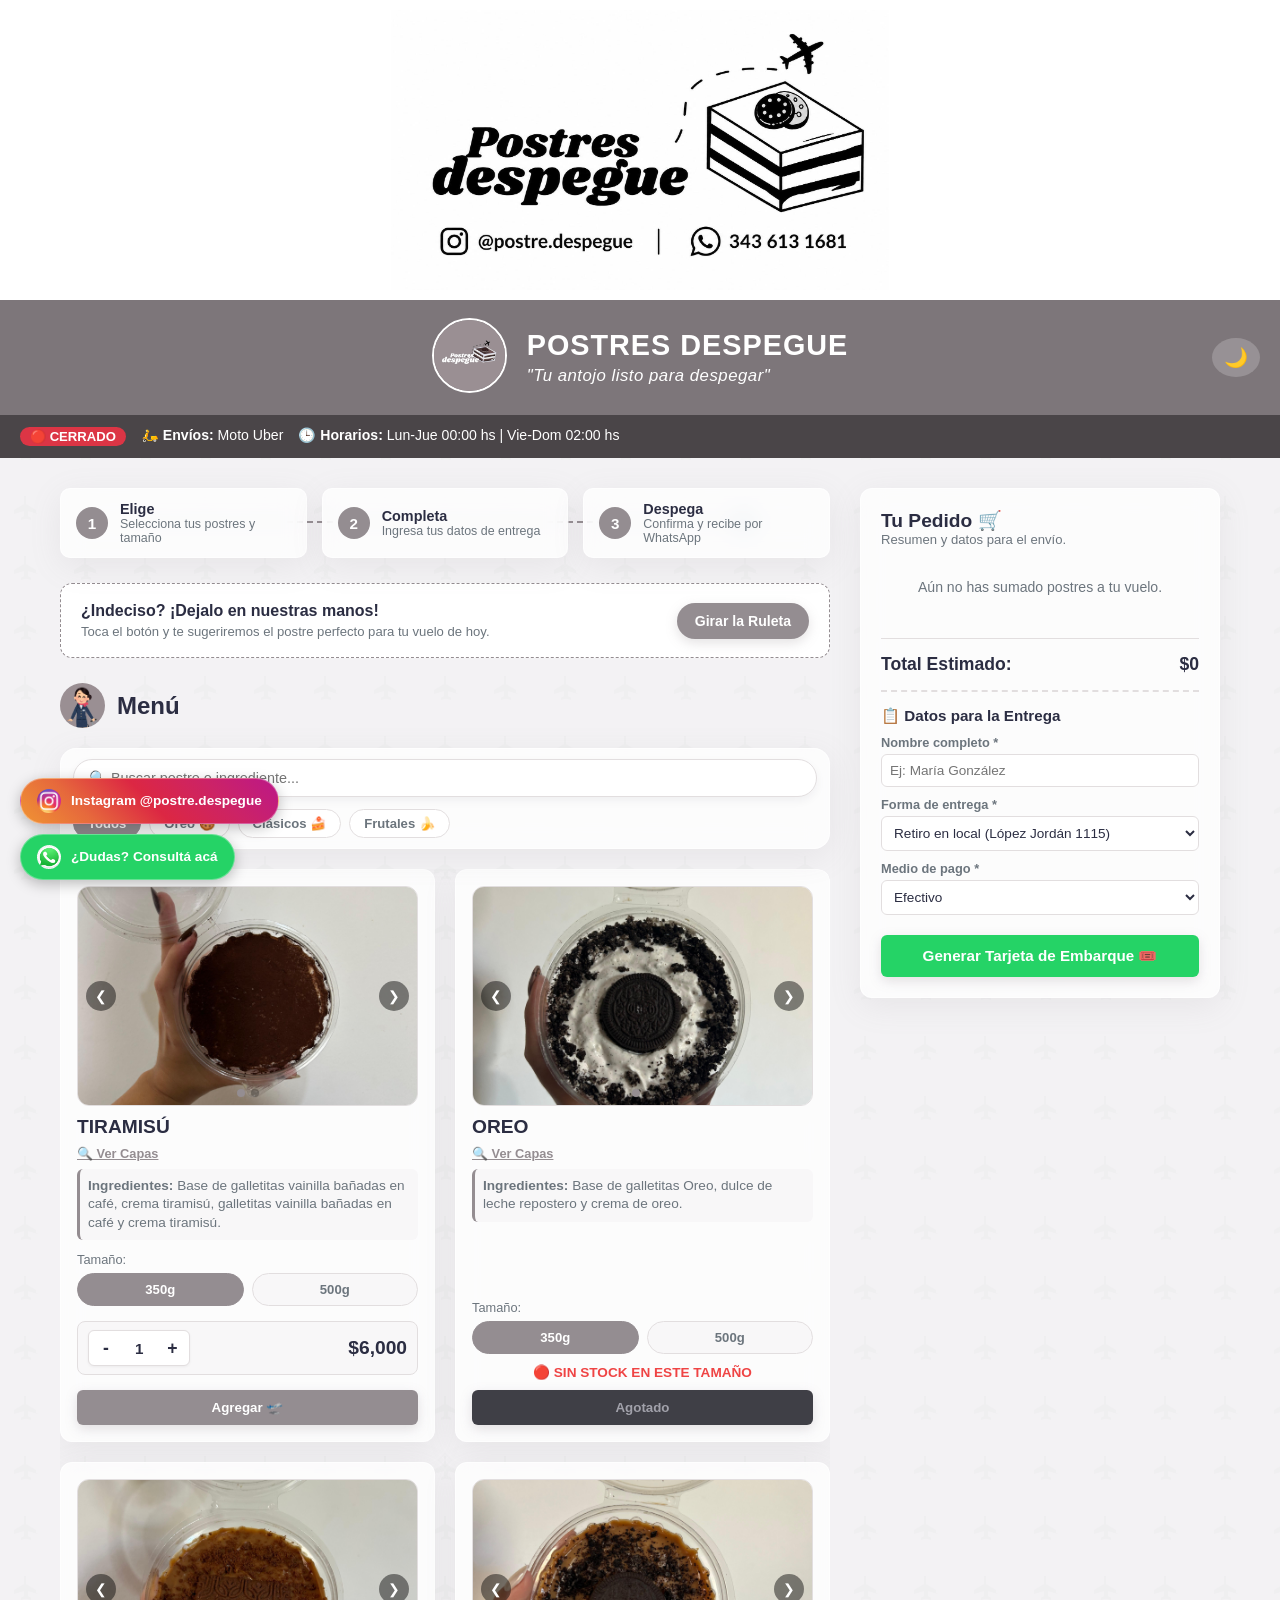
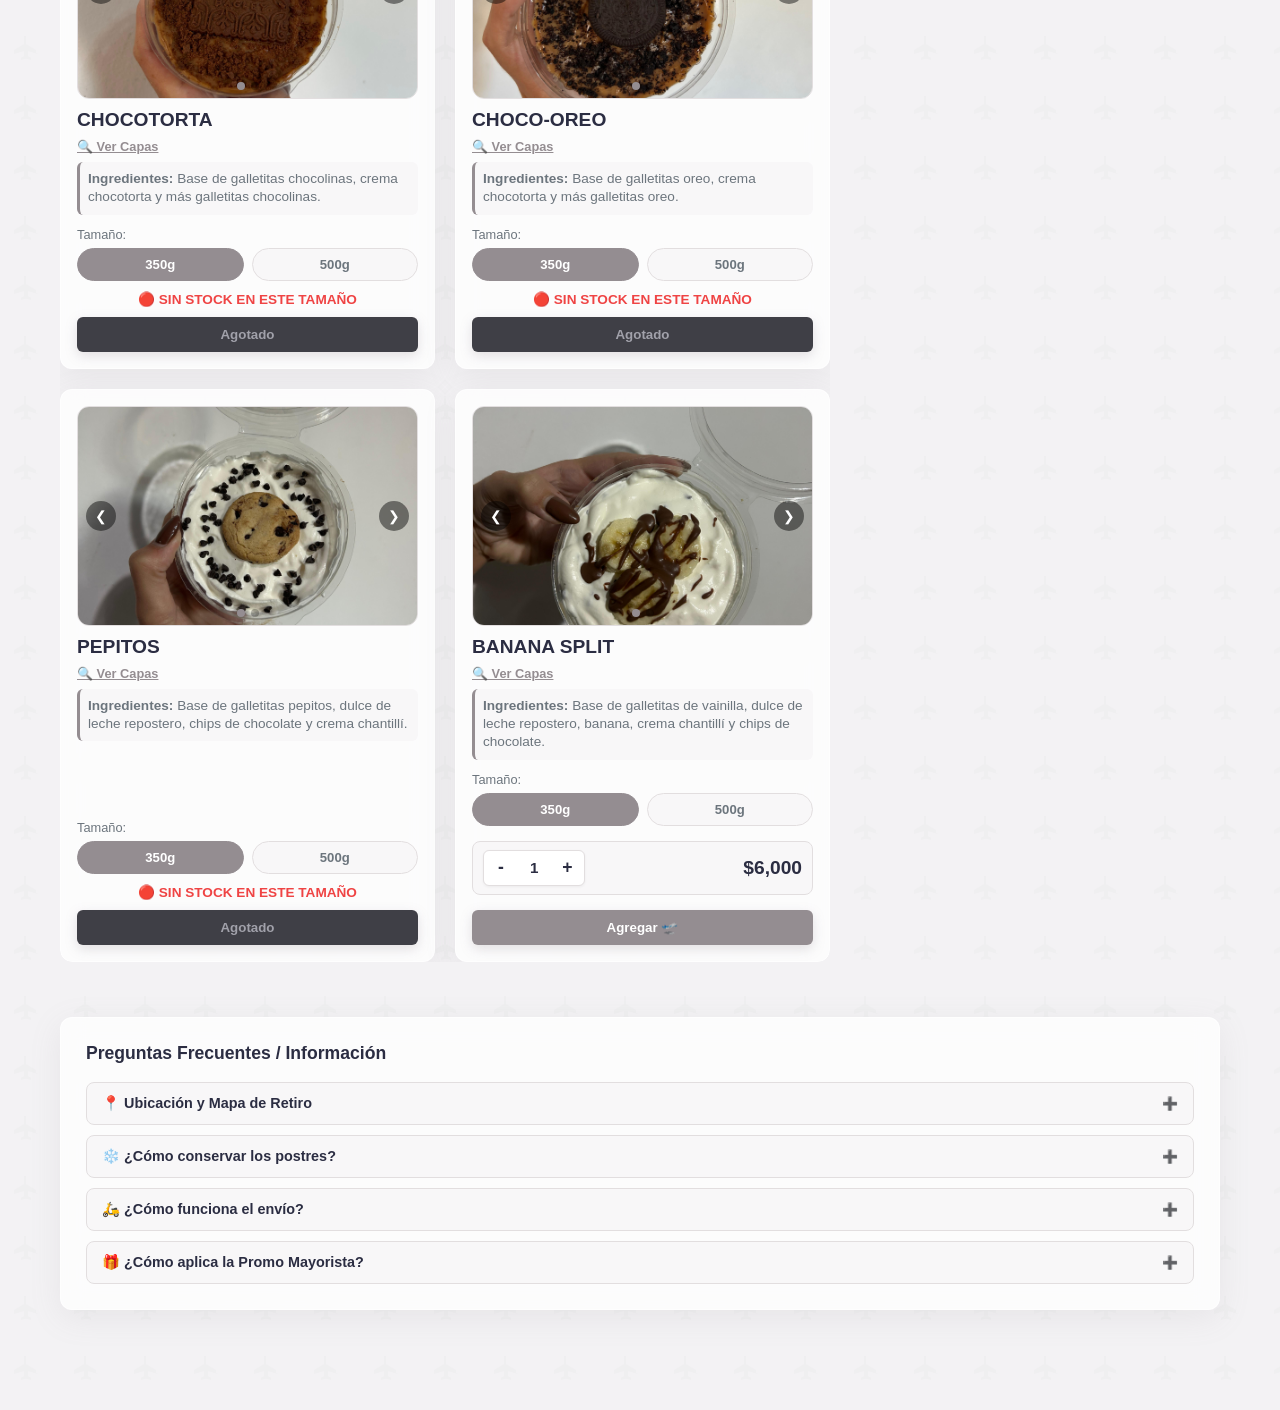
==== index.html @ e5a7208b "Add files via upload" ====
<!DOCTYPE html>
<html lang="es">
<head>
  <meta charset="UTF-8">
  <meta name="viewport" content="width=device-width, initial-scale=1.0, maximum-scale=1.0, user-scalable=no">
  <title>Postres Despegue | Tu antojo listo para despegar ✈️</title>

  <!-- Favicon (Logo en la pestaña del navegador) -->
  <link rel="icon" type="image/jpeg" href="img/logo.jpeg">
  <link rel="shortcut icon" type="image/jpeg" href="img/logo.jpeg">

  <!-- Etiquetas Open Graph (Vista previa al compartir por WhatsApp/Redes) -->
  <meta property="og:type" content="website">
  <meta property="og:title" content="Postres Despegue | Tu antojo listo para despegar ✈️">
  <meta property="og:description" content="Elegí tus postres favoritos de 350g o 500g, aprovechá la promo mayorista y hacé tu pedido online en 1 clic.">
  <meta property="og:image" content="img/banner.jpeg">
  <meta property="og:site_name" content="Postres Despegue">
  
  <!-- Soporte PWA -->
  <link rel="manifest" href="manifest.json">
  <meta name="theme-color" content="#948d91">
  <link rel="apple-touch-icon" href="img/logo.jpeg">

  <link rel="stylesheet" href="styles.css?v=78">
</head>
<body>

  <!-- Encabezado / Banner Principal con Parallax -->
  <header class="hero-header">
    <div class="banner-container">
      <img src="img/banner.jpeg" alt="Postres Despegue Banner" class="banner-img" id="parallax-banner">
    </div>
    <div class="header-content glass-header">
      <div class="logo-wrapper">
        <img src="img/logo.jpeg" alt="Logo Postres Despegue" class="main-logo">
      </div>
      <div class="brand-info">
        <h1>POSTRES DESPEGUE</h1>
        <p class="tagline">"Tu antojo listo para despegar"</p>
      </div>
      <button id="theme-toggle" class="btn-theme-toggle" onclick="toggleTheme()" title="Cambiar modo claro/oscuro">🌙</button>
    </div>
  </header>

  <!-- Banner Informativo de Servicios en Carrusel Horizontal Optimizado -->
  <section class="flight-info-bar info-scroll-pills">
    <div class="info-item" id="status-badge">
      <!-- Se genera dinámicamente: ABIERTO / CERRADO -->
    </div>
    <div class="info-item">
      🛵 <strong>Envíos:</strong> Moto Uber
    </div>
    <div class="info-item">
      🕒 <strong>Horarios:</strong> Lun-Jue 00:00 hs | Vie-Dom 02:00 hs
    </div>
  </section>

  <main class="container">
    <!-- Catálogo de Productos -->
    <section class="catalog-section">
      
      <!-- Paso a Paso (Línea de Tiempo) -->
      <div class="steps-container">
        <div class="step-card">
          <span class="step-number">1</span>
          <div class="step-info">
            <strong>Elige</strong>
            <small>Selecciona tus postres y tamaño</small>
          </div>
        </div>
        <div class="step-card">
          <span class="step-number">2</span>
          <div class="step-info">
            <strong>Completa</strong>
            <small>Ingresa tus datos de entrega</small>
          </div>
        </div>
        <div class="step-card">
          <span class="step-number">3</span>
          <div class="step-info">
            <strong>Despega</strong>
            <small>Confirma y recibe por WhatsApp</small>
          </div>
        </div>
      </div>

      <!-- Ruleta del Antojo / Asistente Indeciso -->
      <div class="roulette-box">
        <div class="roulette-text">
          <h3> ¿Indeciso? ¡Dejalo en nuestras manos!</h3>
          <p>Toca el botón y te sugeriremos el postre perfecto para tu vuelo de hoy.</p>
        </div>
        <button class="btn-roulette pulse-btn" onclick="spinRoulette()">Girar la Ruleta </button>
        <div id="roulette-result" class="roulette-result hidden"></div>
      </div>

      <div class="section-header-badge">
        <img src="img/azafata logo.jpeg" alt="Azafata Postres Despegue" class="azafata-icon">
        <h2 class="section-title">Menú</h2>
      </div>

      <!-- Buscador y Filtros Rápidos Sticky con Glassmorphism -->
      <div class="search-filter-container sticky-search glass-card">
        <div class="search-box">
          <input type="text" id="search-input" placeholder="🔍 Buscar postre o ingrediente..." oninput="applyFilters()">
        </div>
        <div class="filter-pills">
          <button class="filter-btn active" data-filter="all" onclick="setCategoryFilter('all', this)">Todos</button>
          <button class="filter-btn" data-filter="oreo" onclick="setCategoryFilter('oreo', this)">Oreo 🍪</button>
          <button class="filter-btn" data-filter="clasicos" onclick="setCategoryFilter('clasicos', this)">Clásicos 🍰</button>
          <button class="filter-btn" data-filter="frutales" onclick="setCategoryFilter('frutales', this)">Frutales 🍌</button>
        </div>
      </div>
      
      <!-- Contenedor del Catálogo con Efecto Radar -->
      <div class="radar-container" id="radar-container">
        <div id="radar-sweep" class="radar-sweep hidden"></div>
        <div id="catalog" class="catalog-grid"></div>
      </div>

    </section>

    <!-- Overlay de Fondo para el Carrito Móvil (Bottom Sheet) -->
    <div id="cart-backdrop" class="cart-backdrop hidden" onclick="toggleMobileCartSheet(false)"></div>

    <!-- Carrito de Pedido -->
    <aside class="cart-section" id="cart-anchor">
      <div class="sheet-drag-handle" onclick="toggleMobileCartSheet(false)"></div>

      <div class="cart-header">
        <div class="cart-title-row">
          <h2>Tu Pedido 🛒</h2>
          <button class="btn-close-sheet" onclick="toggleMobileCartSheet(false)">✕</button>
        </div>
        <p>Resumen y datos para el envío.</p>
        <button id="btn-reorder" class="btn-reorder hidden" onclick="loadLastOrder()">🔁 Volver a pedir mi último pedido</button>
      </div>

      <div id="cart-items" class="cart-items">
        <p class="empty-msg">Aún no has sumado postres a tu vuelo.</p>
      </div>

      <div class="cart-summary">
        <div id="wholesale-tracker" class="wholesale-tracker hidden">
          <div class="tracker-text-row">
            <span>Progreso Mayorista (350g):</span>
            <strong id="tracker-count-text">0 de 10</strong>
          </div>
          <div class="progress-bar-bg">
            <div id="progress-bar-fill" class="progress-bar-fill" style="width: 0%;"></div>
          </div>
          <p id="tracker-hint-text" class="tracker-hint">Añade postres de 350g para desbloquear $4.000 c/u</p>
        </div>

        <div id="promo-banner" class="promo-banner glow-pulse hidden">
          🎉 ¡Aplica Descuento Mayorista! Tus postres de 350g quedan en <strong>$4.000 c/u</strong>.
        </div>

        <div class="total-row">
          <span>Total Estimado:</span>
          <span class="total-amount">$<span id="cart-total">0</span></span>
        </div>

        <!-- Formulario del Cliente -->
        <form id="checkout-form" class="customer-form">
          <h3>📋 Datos para la Entrega</h3>

          <div class="form-group" id="group-name">
            <label for="cust-name">Nombre completo *</label>
            <input type="text" id="cust-name" placeholder="Ej: María González" required>
          </div>

          <div class="form-group">
            <label for="cust-delivery">Forma de entrega *</label>
            <select id="cust-delivery" onchange="toggleAddressField()" required>
              <option value="retiro">Retiro en local (López Jordán 1115)</option>
              <option value="envio">Envío a domicilio (Moto Uber)</option>
            </select>
          </div>

          <div class="form-group hidden" id="address-group">
            <label for="cust-address">Dirección de entrega *</label>
            <input type="text" id="cust-address" placeholder="Ej: Av. Ramírez 1234, Dpto 2B">
          </div>

          <div class="form-group">
            <label for="cust-payment">Medio de pago *</label>
            <select id="cust-payment" required>
              <option value="efectivo">Efectivo</option>
              <option value="transferencia">Transferencia Bancaria</option>
            </select>
          </div>

          <button type="button" class="btn-checkout pulse-btn" onclick="openBoardingPassModal()">
            Generar Tarjeta de Embarque 🎟️
          </button>
        </form>
      </div>
    </aside>

    <!-- Sección Preguntas Frecuentes en Acordeón Táctil -->
    <section class="faq-section full-width-faq">
      <h3> Preguntas Frecuentes / Información</h3>
      <div class="faq-accordion">
        <details class="faq-item">
          <summary>📍 Ubicación y Mapa de Retiro</summary>
          <div class="faq-map-container">
            <p>Podes retirar tu pedido personalmente por nuestro punto de despacho:</p>
            <strong class="pickup-address"> López Jordán 1115, Paraná</strong>
            <!-- Contenedor con enlace oficial de mapa incrustado -->
            <div class="map-iframe-wrapper">
              <iframe 
                src="https://maps.google.com/maps?q=L%C3%B3pez%20Jord%C3%A1n%201115%2C%20Paran%C3%A1%2C%20Entre%20R%C3%ADos&t=&z=16&ie=UTF8&iwloc=&output=embed" 
                width="100%" 
                height="200" 
                style="border:0;" 
                allowfullscreen="" 
                loading="lazy" 
                referrerpolicy="no-referrer-when-downgrade">
              </iframe>
            </div>
            <a href="https://maps.google.com/?q=López+Jordán+1115,+Paraná" target="_blank" rel="noopener noreferrer" class="map-btn-link">
              🗺️ Abrir en la app
            </a>
          </div>
        </details>
        <details class="faq-item">
          <summary>❄️ ¿Cómo conservar los postres?</summary>
          <p>Nuestros postres se elaboran diariamente. Conservar en heladera entre 2°C y 5°C. Consumir preferentemente dentro de los 3 días.</p>
        </details>
        <details class="faq-item">
          <summary>🛵 ¿Cómo funciona el envío?</summary>
          <p>Realizamos envíos en el acto a través de Moto Uber. La tarifa del envío se calcula al momento del despacho según tu ubicación.</p>
        </details>
        <details class="faq-item">
          <summary>🎁 ¿Cómo aplica la Promo Mayorista?</summary>
          <p>Añade 10 o más postres del tamaño 350g al carrito y el sistema aplicará automáticamente el precio promocional de $4.000 por unidad.</p>
        </details>
      </div>
    </section>

  </main>

  <!-- Modal: Tarjeta de Embarque Digital (Boarding Pass) -->
  <div id="boarding-pass-modal" class="modal-overlay hidden">
    <div class="boarding-pass-card slide-up">
      <div class="approved-stamp">PASAJE APROBADO ✈️</div>
      <div class="bp-header">
        <div>
          <span class="bp-airline">POSTRES DESPEGUE</span>
          <h2>BOARDING PASS 🎟️</h2>
        </div>
        <span class="bp-flight-code">FLIGHT #DESPEGUE</span>
      </div>
      <div class="bp-body">
        <div class="bp-field">
          <label>PASAJERO/A</label>
          <span id="bp-passenger-name">-</span>
        </div>
        <div class="bp-field">
          <label>TIPO DE ENTREGA</label>
          <span id="bp-delivery-type">-</span>
        </div>
        <div class="bp-field">
          <label>MEDIO DE PAGO</label>
          <span id="bp-payment-method">-</span>
        </div>
        <div class="bp-field full-width">
          <label>Carga útil de a bordo (Detalle)</label>
          <div id="bp-items-list" class="bp-items-list"></div>
        </div>
        <div class="bp-field full-width total-highlight">
          <label>TOTAL A ABONAR</label>
          <span id="bp-total-amount">$0</span>
        </div>
        <!-- Bloque de Alias para Transferencias -->
        <div id="bp-alias-box" class="bp-field full-width alias-box hidden">
          <div class="alias-info">
            <label>ALIAS </label>
            <span id="bp-alias-text" class="alias-text">postres.despegue.mp</span>
          </div>
          <button type="button" class="btn-copy-alias" onclick="copyAlias()">📋 Copiar Alias</button>
        </div>
      </div>
      <div class="bp-footer">
        <button class="btn-bp-close" onclick="closeBoardingPassModal()">Modificar Pedido</button>
        <button class="btn-bp-confirm pulse-btn" onclick="confirmAndSendWhatsApp()">Confirmar y Abordar por WhatsApp 📲</button>
      </div>
    </div>
  </div>

  <!-- Modal: Visualizador de Capas de Postre -->
  <div id="layers-modal" class="modal-overlay hidden" onclick="closeLayersModal()">
    <div class="layers-card" onclick="event.stopPropagation()">
      <div class="layers-header">
        <h3 id="layers-title">Estructura del Postre</h3>
        <button class="btn-close-modal" onclick="closeLayersModal()">✕</button>
      </div>
      <div id="layers-list" class="layers-list"></div>
    </div>
  </div>

  <!-- Botones Flotantes Redes (Instagram & WhatsApp) -->
  <div class="floating-social-container">
    <a href="https://www.instagram.com/postre.despegue" target="_blank" rel="noopener noreferrer" class="floating-social-btn floating-ig glass-btn" title="Seguinos en Instagram">
      <img src="img/logo-ig.jpg" alt="Instagram Logo" class="btn-icon-img">
      <span class="social-text">Instagram @postre.despegue</span>
    </a>
    <a href="https://wa.me/5493436131681?text=¡Hola%20Postres%20Despegue!%20Tengo%20una%20consulta%20sobre%20el%20menú%20o%20los%20envíos%20✈️" target="_blank" class="floating-social-btn floating-wa glass-btn" title="¿Consultas rápidas? Hablá con la tripulación">
      <img src="img/logo-wsp.png" alt="WhatsApp Logo" class="btn-icon-img">
      <span class="social-text">¿Dudas? Consultá acá</span>
    </a>
  </div>

<!-- Modal Lightbox Ampliado con Galería -->
  <div id="lightbox-modal" class="lightbox-overlay hidden" onclick="closeLightbox(event)">
    <button class="lightbox-close" onclick="closeLightbox(event)">&times;</button>

    <div class="lightbox-content" onclick="event.stopPropagation()">
      <button type="button" class="lightbox-nav lightbox-prev" onclick="changeLightboxImage(event, -1)">&#10094;</button>

      <div class="lightbox-img-wrapper">
        <img id="lightbox-img" src="" alt="Imagen ampliada">
        <div id="lightbox-counter" class="lightbox-counter">1 / 2</div>
      </div>

      <button type="button" class="lightbox-nav lightbox-next" onclick="changeLightboxImage(event, 1)">&#10095;</button>
    </div>
  </div>

  <!-- Elemento de Avión de Animación de Despegue -->
  <div id="takeoff-plane" class="takeoff-plane hidden">✈️</div>

<!-- Botón / Badge Flotante para Celulares -->
<div id="mobile-cart-badge" class="mobile-cart-badge glass-badge hidden" onclick="toggleMobileCartSheet(true)">
  <div class="mobile-cart-info">
    🛒 <span id="mobile-cart-count">0</span> postres
  </div>
  <div class="mobile-cart-price">
    Ver Pedido $<span id="mobile-cart-total">0</span> &rarr;
  </div>
</div>

  <!-- Notificación Toast de Confirmación -->
  <div id="toast-notification" class="toast hidden">
    ¡Postre sumado a tu pedido! 🛫
  </div>

  <script src="app.js?v=78"></script>
</body>
</html>
---- styles.css ----
* {
  box-sizing: border-box;
  margin: 0;
  padding: 0;
  font-family: 'Segoe UI', -apple-system, BlinkMacSystemFont, Roboto, Helvetica, Arial, sans-serif;
}

:root {
  --bg-main: #f3f2f4;
  --bg-card: #ffffff;
  --text-main: #2b2d42;
  --text-muted: #6c757d;
  --brand-gray: #948d91;
  --brand-dark-gray: #7d767a;
  --border-color: #e2dedf;
  --bg-subtle: #f8f7f8;
}

body.dark-theme {
  --bg-main: #18191a;
  --bg-card: #242526;
  --text-main: #e4e6eb;
  --text-muted: #b0b3b8;
  --brand-gray: #7d767a;
  --brand-dark-gray: #5d565a;
  --border-color: #3e4042;
  --bg-subtle: #3a3b3c;
}

body {
  background-color: var(--bg-main);
  background-image: url("data:image/svg+xml,%3Csvg width='60' height='60' viewBox='0 0 60 60' xmlns='http://www.w3.org/2000/svg'%3E%3Cg fill='%23948d91' fill-opacity='0.04' fill-rule='evenodd'%3E%3Cpath d='M36 34v-4l-10-6v-7c0-.55-.45-1-1-1s-1 .45-1 1v7l-10 6v4l10-3v5l-3 2v2l5-1.5 5 1.5v-2l-3-2v-5l10 3z'/%3E%3C/g%3E%3C/svg%3E");
  color: var(--text-main);
  padding-bottom: 70px;
  transition: background-color 0.3s, color 0.3s;
}

/* Glassmorphism Classes */
.glass-badge {
  background: rgba(56, 52, 54, 0.8) !important;
  backdrop-filter: blur(12px) saturate(180%);
  -webkit-backdrop-filter: blur(12px) saturate(180%);
  border: 1px solid rgba(255, 255, 255, 0.2) !important;
}

.glass-card {
  background: rgba(255, 255, 255, 0.8) !important;
  backdrop-filter: blur(10px) saturate(160%);
  -webkit-backdrop-filter: blur(10px) saturate(160%);
  border: 1px solid rgba(255, 255, 255, 0.4);
}

body.dark-theme .glass-card {
  background: rgba(36, 37, 38, 0.8) !important;
  border-color: rgba(255, 255, 255, 0.1);
}

.glass-btn {
  backdrop-filter: blur(8px);
  -webkit-backdrop-filter: blur(8px);
  border: 1px solid rgba(255, 255, 255, 0.3);
}

/* Skeleton Screens */
.skeleton-card {
  background: var(--bg-card);
  border-radius: 12px;
  padding: 16px;
  border: 1px solid var(--border-color);
  display: flex;
  flex-direction: column;
  gap: 12px;
}

.skeleton-box {
  background: linear-gradient(90deg, var(--bg-subtle) 25%, var(--border-color) 50%, var(--bg-subtle) 75%);
  background-size: 200% 100%;
  animation: skeletonLoading 1.5s infinite linear;
  border-radius: 6px;
}

.skeleton-img { width: 100%; height: 130px; border-radius: 8px; }
.skeleton-title { width: 70%; height: 18px; }
.skeleton-text { width: 100%; height: 12px; }
.skeleton-btn { width: 100%; height: 36px; border-radius: 6px; }

@keyframes skeletonLoading {
  0% { background-position: 200% 0; }
  100% { background-position: -200% 0; }
}

/* Animación de Corazón en Doble Tap */
.double-tap-heart {
  position: absolute;
  top: 50%;
  left: 50%;
  transform: translate(-50%, -50%) scale(0);
  font-size: 3.5rem;
  z-index: 20;
  pointer-events: none;
  animation: heartPop 0.8s cubic-bezier(0.175, 0.885, 0.32, 1.275) forwards;
}

@keyframes heartPop {
  0% { transform: translate(-50%, -50%) scale(0); opacity: 0; }
  50% { transform: translate(-50%, -50%) scale(1.3); opacity: 1; }
  100% { transform: translate(-50%, -50%) scale(1) translateY(-30px); opacity: 0; }
}

/* Header & Parallax Banner */
.hero-header {
  background-color: var(--brand-gray);
  color: #ffffff;
  overflow: hidden;
}

.banner-container {
  width: 100%;
  background-color: #ffffff;
  display: flex;
  justify-content: center;
  align-items: center;
  padding: 10px 0;
  overflow: hidden;
}

.banner-img {
  width: 100%;
  max-width: 900px;
  max-height: 280px;
  height: auto;
  object-fit: contain;
  display: block;
  transition: transform 0.1s ease-out;
}

.header-content {
  display: flex;
  align-items: center;
  justify-content: center;
  gap: 20px;
  padding: 18px 20px;
  background-color: var(--brand-dark-gray);
  position: relative;
}

.main-logo {
  width: 75px;
  height: 75px;
  border-radius: 50%;
  border: 2px solid #ffffff;
  object-fit: cover;
}

.brand-info h1 {
  font-size: 1.8rem;
  letter-spacing: 1px;
}

.tagline {
  color: #ffffff;
  font-size: 1.05rem;
  font-style: italic;
  letter-spacing: 0.5px;
  margin-top: 4px;
}

.btn-theme-toggle {
  position: absolute;
  right: 20px;
  background: rgba(255, 255, 255, 0.2);
  border: none;
  color: #ffffff;
  font-size: 1.2rem;
  padding: 8px 12px;
  border-radius: 50%;
  cursor: pointer;
}

/* Flight Info Bar & Carrusel Horizontal */
.flight-info-bar {
  background-color: #4a4548;
  color: #ffffff;
  display: flex;
  padding: 12px 20px;
  font-size: 0.88rem;
  gap: 15px;
}

.info-scroll-pills {
  display: flex !important;
  flex-wrap: nowrap !important;
  overflow-x: auto;
  white-space: nowrap;
  -webkit-overflow-scrolling: touch;
}

.info-scroll-pills::-webkit-scrollbar {
  display: none;
}

.info-scroll-pills .info-item {
  flex: 0 0 auto;
}

.status-indicator {
  display: inline-flex;
  align-items: center;
  gap: 6px;
  padding: 2px 10px;
  border-radius: 12px;
  font-weight: bold;
  font-size: 0.82rem;
}

.status-indicator.open { background-color: #28a745; color: #ffffff; }
.status-indicator.closed { background-color: #dc3545; color: #ffffff; }
.info-item.highlight { color: #ffd166; font-weight: bold; }

/* Layout */
.container {
  max-width: 1200px;
  margin: 30px auto;
  padding: 0 20px;
  display: grid;
  grid-template-columns: 1fr 360px;
  gap: 30px;
}

/* Steps, Combos en Carrusel Horizontal & Ruleta */
.steps-container {
  display: grid;
  grid-template-columns: repeat(3, 1fr);
  gap: 15px;
  margin-bottom: 25px;
}

.step-card {
  background: var(--bg-card);
  border: 1px solid var(--border-color);
  border-radius: 10px;
  padding: 12px 15px;
  display: flex;
  align-items: center;
  gap: 12px;
}

.step-number {
  background-color: var(--brand-gray);
  color: #ffffff;
  width: 32px; height: 32px; border-radius: 50%;
  display: flex; align-items: center; justify-content: center;
  font-weight: bold; font-size: 0.95rem; flex-shrink: 0;
}

.step-info { display: flex; flex-direction: column; }
.step-info strong { font-size: 0.9rem; color: var(--text-main); }
.step-info small { font-size: 0.78rem; color: var(--text-muted); }

/* Ruleta Box */
.roulette-box {
  background: var(--bg-card);
  border: 1.5px dashed var(--brand-gray);
  border-radius: 12px;
  padding: 18px 20px;
  margin-bottom: 25px;
  display: flex;
  flex-wrap: wrap;
  align-items: center;
  justify-content: space-between;
  gap: 15px;
}

.roulette-text h3 { font-size: 1rem; color: var(--text-main); margin-bottom: 4px; }
.roulette-text p { font-size: 0.82rem; color: var(--text-muted); }

.btn-roulette {
  background-color: var(--brand-gray);
  color: #ffffff;
  border: none;
  padding: 10px 18px;
  border-radius: 20px;
  font-weight: bold;
  font-size: 0.88rem;
  cursor: pointer;
}

.roulette-result {
  width: 100%;
  background-color: var(--bg-subtle);
  border: 1px solid var(--border-color);
  padding: 12px 15px;
  border-radius: 8px;
  font-size: 0.9rem;
  display: flex;
  align-items: center;
  justify-content: space-between;
  animation: fadeIn 0.3s ease;
}

.btn-accept-roulette {
  background-color: #25d366;
  color: #ffffff;
  border: none;
  padding: 6px 12px;
  border-radius: 6px;
  font-weight: bold;
  font-size: 0.8rem;
  cursor: pointer;
}

.combos-section {
  background: var(--bg-card);
  border: 1px solid var(--border-color);
  border-radius: 12px; padding: 20px; margin-bottom: 25px;
}

.combos-section h3 { font-size: 1.1rem; color: var(--text-main); margin-bottom: 15px; }

.combos-carousel {
  display: flex;
  gap: 12px;
  overflow-x: auto;
  scroll-snap-type: x mandatory;
  padding-bottom: 8px;
  -webkit-overflow-scrolling: touch;
}

.combos-carousel::-webkit-scrollbar {
  display: none;
}

.combos-carousel .combo-card {
  flex: 0 0 82%;
  scroll-snap-align: start;
}

.combo-card {
  background-color: var(--bg-subtle);
  border: 1px solid var(--border-color);
  border-radius: 8px; padding: 15px;
  display: flex; flex-direction: column; justify-content: space-between;
}

.combo-info h4 { font-size: 0.95rem; color: var(--text-main); margin-bottom: 6px; }
.combo-info p { font-size: 0.82rem; color: var(--text-muted); line-height: 1.35; margin-bottom: 12px; }

.btn-combo {
  background-color: var(--brand-gray); color: #ffffff;
  border: none; padding: 8px 12px; border-radius: 6px;
  font-size: 0.85rem; font-weight: bold; cursor: pointer;
}

/* Buscador y Sticky Header */
.search-filter-container { 
  margin-bottom: 20px; 
  display: flex; 
  flex-direction: column; 
  gap: 12px; 
}

.sticky-search {
  position: sticky;
  top: 10px;
  z-index: 900;
  padding: 10px 12px;
  border-radius: 16px;
}

.search-box input {
  width: 100%; padding: 10px 15px; border: 1.5px solid var(--border-color);
  border-radius: 25px; font-size: 0.9rem; outline: none;
  background-color: var(--bg-card); color: var(--text-main);
  box-shadow: 0 4px 10px rgba(0,0,0,0.05);
}

.filter-pills { display: flex; gap: 8px; flex-wrap: wrap; }

.filter-btn {
  background-color: var(--bg-card); border: 1px solid var(--border-color);
  color: var(--text-muted); padding: 6px 14px; border-radius: 20px;
  font-size: 0.82rem; font-weight: 600; cursor: pointer;
}

.filter-btn.active, .filter-btn:hover {
  background-color: var(--brand-gray); border-color: var(--brand-gray); color: #ffffff;
}

.radar-container { position: relative; overflow: hidden; border-radius: 12px; }

.radar-sweep {
  position: absolute; top: 0; left: -100%; width: 50%; height: 100%;
  background: linear-gradient(90deg, transparent, rgba(148, 141, 145, 0.25), transparent);
  z-index: 10; pointer-events: none;
  animation: radarSweepAnim 0.6s ease-in-out;
}

@keyframes radarSweepAnim { 0% { left: -50%; } 100% { left: 150%; } }

.no-results {
  grid-column: 1 / -1; text-align: center; padding: 30px;
  color: var(--text-muted); background: var(--bg-card);
  border-radius: 12px; border: 1px solid var(--border-color);
}

/* Catalog Grid */
.section-header-badge { display: flex; align-items: center; gap: 12px; margin-bottom: 20px; }
.azafata-icon { width: 45px; height: 45px; border-radius: 50%; object-fit: cover; }
.section-title { font-size: 1.5rem; color: var(--text-main); }

.catalog-grid {
  display: grid; grid-template-columns: repeat(auto-fill, minmax(270px, 1fr)); gap: 20px;
  perspective: 1000px;
}

.card {
  background: var(--bg-card); border-radius: 12px; padding: 16px;
  border: 1px solid var(--border-color); display: flex; flex-direction: column;
  justify-content: space-between; box-shadow: 0 4px 8px rgba(0,0,0,0.04);
  transform-style: preserve-3d; transition: transform 0.1s ease-out, box-shadow 0.2s;
  animation: fadeUpCascade 0.4s ease forwards;
  position: relative;
}

.card:hover { box-shadow: 0 12px 24px rgba(0,0,0,0.12); }

@keyframes fadeUpCascade {
  from { opacity: 0; transform: translateY(15px); }
  to { opacity: 1; transform: translateY(0); }
}

/* Slider */
.slider-container {
  position: relative; width: 100%; height: 220px; border-radius: 8px;
  overflow: hidden; margin-bottom: 10px; border: 1px solid var(--border-color);
  background-color: var(--bg-subtle);
  user-select: none;
  -webkit-user-select: none;
  touch-action: none;
}

.slider-track { display: flex; width: 100%; height: 100%; transition: transform 0.3s ease-in-out; pointer-events: none; }

.slider-img {
  min-width: 100%; width: 100%; height: 100%;
  object-fit: contain; object-position: center; display: block;
  pointer-events: auto;
}

.slider-btn {
  position: absolute; top: 50%; transform: translateY(-50%);
  background: rgba(0, 0, 0, 0.45); color: #ffffff; border: none;
  width: 30px; height: 30px; border-radius: 50%; cursor: pointer;
  display: flex; align-items: center; justify-content: center; font-size: 0.9rem; z-index: 5;
}

.slider-btn.prev { left: 8px; }
.slider-btn.next { right: 8px; }
.slider-dots { position: absolute; bottom: 8px; width: 100%; display: flex; justify-content: center; gap: 6px; z-index: 5; }
.dot { width: 8px; height: 8px; border-radius: 50%; background: rgba(0, 0, 0, 0.25); }
.dot.active { background: var(--brand-gray); }

.btn-layers-toggle {
  background: transparent;
  border: none;
  color: var(--brand-gray);
  font-size: 0.8rem;
  font-weight: bold;
  cursor: pointer;
  margin-bottom: 8px;
  text-decoration: underline;
}

.card h3 { font-size: 1.2rem; color: var(--text-main); margin-bottom: 6px; }

.ingredients {
  font-size: 0.85rem; color: var(--text-muted); line-height: 1.35;
  margin-bottom: 12px; background-color: var(--bg-subtle); padding: 8px;
  border-radius: 6px; border-left: 3px solid var(--brand-gray);
}

.size-selector-pills label { display: block; font-size: 0.8rem; color: var(--text-muted); margin-bottom: 6px; }
.pills-group { display: grid; grid-template-columns: 1fr 1fr; gap: 8px; }

.pill-btn {
  background-color: var(--bg-subtle); border: 1.5px solid var(--border-color);
  color: var(--text-muted); padding: 8px 4px; border-radius: 20px;
  font-size: 0.82rem; font-weight: 600; cursor: pointer; text-align: center;
}

.pill-btn.active { background-color: var(--brand-gray); border-color: var(--brand-gray); color: #ffffff; }

/* Fila de Selector de Cantidad y Precio */
.qty-control-row {
  display: flex;
  align-items: center;
  justify-content: space-between;
  margin-top: 15px;
  margin-bottom: 15px;
  gap: 15px;
  padding: 8px 10px;
  background-color: var(--bg-subtle);
  border-radius: 8px;
  border: 1px solid var(--border-color);
}

.qty-btn-group {
  display: flex;
  align-items: center;
  border: 1px solid var(--border-color);
  border-radius: 6px;
  overflow: hidden;
  background-color: var(--bg-card);
  box-shadow: 0 1px 3px rgba(0, 0, 0, 0.05);
}

.btn-qty {
  background: transparent;
  border: none;
  width: 34px;
  height: 34px;
  color: var(--text-main);
  font-weight: bold;
  font-size: 1.1rem;
  cursor: pointer;
  transition: background-color 0.2s;
}

.btn-qty:hover {
  background-color: var(--border-color);
}

.qty-value {
  padding: 0 12px;
  font-weight: bold;
  font-size: 0.95rem;
  color: var(--text-main);
}

.price-tag {
  font-size: 1.2rem;
  font-weight: bold;
  color: var(--text-main);
  white-space: nowrap;
}

.btn-add {
  width: 100%; background-color: var(--brand-gray); color: #ffffff;
  border: none; padding: 10px; border-radius: 6px; font-weight: bold; cursor: pointer;
}

/* Modal Capas de Postre */
.layers-card {
  background: var(--bg-card);
  width: 100%; max-width: 400px;
  border-radius: 12px; padding: 20px;
  border: 1px solid var(--border-color);
}

.layers-header {
  display: flex; justify-content: space-between; align-items: center;
  margin-bottom: 15px; border-bottom: 1px solid var(--border-color); padding-bottom: 10px;
}

.btn-close-modal { background: transparent; border: none; font-size: 1.2rem; cursor: pointer; color: var(--text-muted); }

.layers-stack {
  display: flex; flex-direction: column-reverse; gap: 6px;
}

.layer-item {
  background-color: var(--bg-subtle);
  border-left: 4px solid var(--brand-gray);
  padding: 10px 12px; border-radius: 6px;
  font-size: 0.85rem; font-weight: 600; color: var(--text-main);
  animation: slideInLayer 0.3s ease forwards;
}

@keyframes slideInLayer {
  from { opacity: 0; transform: translateY(10px); }
  to { opacity: 1; transform: translateY(0); }
}

/* FAQ Acordeón */
.faq-section { background: var(--bg-card); border: 1px solid var(--border-color); border-radius: 12px; padding: 25px; }
.full-width-faq { grid-column: 1 / -1; margin-top: 25px; }
.faq-section h3 { font-size: 1.1rem; color: var(--text-main); margin-bottom: 18px; }

.faq-accordion {
  display: flex;
  flex-direction: column;
  gap: 10px;
}

.faq-item {
  background-color: var(--bg-subtle);
  border: 1px solid var(--border-color);
  border-radius: 8px;
  padding: 12px 15px;
  cursor: pointer;
  transition: background-color 0.2s;
}

.faq-item[open] {
  background-color: var(--bg-card);
}

.faq-item summary {
  font-weight: bold;
  font-size: 0.9rem;
  color: var(--text-main);
  outline: none;
  list-style: none;
  display: flex;
  justify-content: space-between;
  align-items: center;
}

.faq-item summary::-webkit-details-marker {
  display: none;
}

.faq-item summary::after {
  content: '➕';
  font-size: 0.8rem;
}

.faq-item[open] summary::after {
  content: '➖';
}

.faq-item p {
  margin-top: 10px;
  font-size: 0.82rem;
  color: var(--text-muted);
  line-height: 1.4;
  border-top: 1px dashed var(--border-color);
  padding-top: 8px;
}

/* Cart Section & Bottom Sheet Elements */
.sheet-drag-handle, .btn-close-sheet, .cart-backdrop { display: none; }

.cart-section { background: var(--bg-card); border-radius: 12px; padding: 20px; border: 1px solid var(--border-color); height: fit-content; }
.cart-header h2 { font-size: 1.2rem; color: var(--text-main); }
.cart-header p { font-size: 0.82rem; color: var(--text-muted); margin-bottom: 12px; }

.btn-reorder { width: 100%; background-color: var(--bg-subtle); border: 1px dashed var(--brand-gray); color: var(--text-main); padding: 8px; border-radius: 6px; font-size: 0.8rem; font-weight: 600; cursor: pointer; margin-bottom: 15px; }

.cart-items { min-height: 80px; max-height: 260px; overflow-y: auto; border-bottom: 1px solid var(--border-color); padding-bottom: 10px; margin-bottom: 15px; }
.empty-msg { font-size: 0.88rem; color: var(--text-muted); text-align: center; margin-top: 20px; }
.cart-item { display: flex; justify-content: space-between; align-items: center; margin-bottom: 8px; padding: 6px 0; border-bottom: 1px dashed var(--border-color); font-size: 0.88rem; }
.btn-remove { background: #e63946; color: #fff; border: none; width: 22px; height: 22px; border-radius: 50%; cursor: pointer; font-size: 0.75rem; }

.wholesale-tracker { background-color: var(--bg-subtle); border: 1px solid var(--border-color); padding: 12px; border-radius: 8px; margin-bottom: 12px; }
.tracker-text-row { display: flex; justify-content: space-between; font-size: 0.8rem; color: var(--text-main); font-weight: 600; margin-bottom: 6px; }

.progress-bar-bg { width: 100%; height: 10px; background-color: var(--border-color); border-radius: 10px; overflow: hidden; margin-bottom: 6px; }
.progress-bar-fill { height: 100%; background: linear-gradient(90deg, var(--brand-gray), #bfaeaf, var(--brand-gray)); background-size: 200% 100%; width: 0%; transition: width 0.3s ease-in-out; animation: shimmerProgress 2s infinite linear; }

@keyframes shimmerProgress { 0% { background-position: 200% 0; } 100% { background-position: -200% 0; } }

.promo-banner { background-color: #d4edda; color: #155724; padding: 10px; border-radius: 6px; font-size: 0.82rem; margin-bottom: 12px; border: 1px solid #c3e6cb; }

.glow-pulse { animation: glowBorderPulse 2s infinite alternate; }

@keyframes glowBorderPulse {
  0% { box-shadow: 0 0 5px rgba(40, 167, 69, 0.4); border-color: #28a745; }
  100% { box-shadow: 0 0 15px rgba(40, 167, 69, 0.8); border-color: #208637; }
}

.promo-banner.hidden, .wholesale-tracker.hidden, .btn-reorder.hidden, .form-group.hidden,
.mobile-cart-badge.hidden, .modal-overlay.hidden, .lightbox-overlay.hidden, .takeoff-plane.hidden, .toast.hidden, .radar-sweep.hidden, .roulette-result.hidden, .cart-backdrop.hidden {
  display: none !important;
}

.total-row { display: flex; justify-content: space-between; font-size: 1.1rem; font-weight: bold; color: var(--text-main); margin-bottom: 15px; }

/* Formulario & Shake Error */
.customer-form { border-top: 2px dashed var(--border-color); padding-top: 15px; }
.customer-form h3 { font-size: 0.95rem; color: var(--text-main); margin-bottom: 10px; }
.form-group { margin-bottom: 10px; }
.form-group.shake-error input { border-color: #dc3545 !important; animation: shakeHorizontal 0.4s ease; }

@keyframes shakeHorizontal {
  0%, 100% { transform: translateX(0); }
  20%, 60% { transform: translateX(-6px); }
  40%, 80% { transform: translateX(6px); }
}

.form-group label { display: block; font-size: 0.8rem; font-weight: bold; color: var(--text-muted); margin-bottom: 4px; }
.form-group input, .form-group select { width: 100%; padding: 8px; border: 1px solid var(--border-color); border-radius: 6px; font-size: 0.85rem; background-color: var(--bg-card); color: var(--text-main); }

.pulse-btn { animation: heartbeatPulse 2.5s infinite ease-in-out; }

@keyframes heartbeatPulse {
  0%, 100% { transform: scale(1); }
  14% { transform: scale(1.02); }
  28% { transform: scale(1); }
  42% { transform: scale(1.02); }
  70% { transform: scale(1); }
}

.btn-checkout { width: 100%; background-color: #25d366; color: #ffffff; border: none; padding: 12px; border-radius: 6px; font-weight: bold; font-size: 0.95rem; cursor: pointer; margin-top: 10px; }

/* Modals & Boarding Pass con Sello Aprobado */
.modal-overlay, .lightbox-overlay {
  position: fixed; top: 0; left: 0; width: 100%; height: 100%;
  background-color: rgba(0, 0, 0, 0.7); display: flex; justify-content: center; align-items: center; z-index: 2000; padding: 20px;
}

.boarding-pass-card {
  background: var(--bg-card); width: 100%; max-width: 480px; border-radius: 16px; overflow: hidden;
  box-shadow: 0 10px 30px rgba(0,0,0,0.3); border: 2px dashed var(--brand-gray); color: var(--text-main); position: relative;
}

.approved-stamp {
  position: absolute; top: 35%; right: 10%;
  border: 3px double #25d366; color: #25d366; font-weight: 900;
  font-size: 1.1rem; padding: 6px 14px; border-radius: 8px;
  transform: rotate(-18deg) scale(0); pointer-events: none; opacity: 0;
  animation: stampIn 0.5s 0.3s cubic-bezier(0.175, 0.885, 0.32, 1.275) forwards;
  z-index: 10;
}

@keyframes stampIn { to { transform: rotate(-18deg) scale(1); opacity: 0.9; } }

.boarding-pass-card.slide-up { animation: slideUpModal 0.4s cubic-bezier(0.16, 1, 0.3, 1) forwards; }

@keyframes slideUpModal {
  from { opacity: 0; transform: translateY(80px); }
  to { opacity: 1; transform: translateY(0); }
}

.bp-header { background-color: var(--brand-dark-gray); color: #ffffff; padding: 18px 20px; display: flex; justify-content: space-between; align-items: center; }
.bp-airline { font-size: 0.75rem; letter-spacing: 1px; opacity: 0.85; }
.bp-header h2 { font-size: 1.1rem; }
.bp-flight-code { font-size: 0.8rem; font-weight: bold; background: rgba(255,255,255,0.2); padding: 4px 8px; border-radius: 4px; }

.bp-body { padding: 20px; display: grid; grid-template-columns: 1fr 1fr; gap: 15px; }
.bp-field label { display: block; font-size: 0.7rem; color: var(--text-muted); font-weight: bold; margin-bottom: 2px; }
.bp-field span { font-size: 0.9rem; font-weight: 600; }
.bp-field.full-width { grid-column: 1 / -1; }

.bp-items-list { background-color: var(--bg-subtle); padding: 10px; border-radius: 6px; max-height: 120px; overflow-y: auto; font-size: 0.82rem; line-height: 1.4; border: 1px solid var(--border-color); }
.total-highlight { background-color: var(--bg-subtle); padding: 10px; border-radius: 6px; text-align: right; border-left: 4px solid var(--brand-gray); }
.total-highlight span { font-size: 1.2rem; color: #25d366; }

.bp-footer { padding: 15px 20px; background-color: var(--bg-subtle); display: flex; gap: 10px; border-top: 1px solid var(--border-color); }
.btn-bp-close { width: 40%; background-color: transparent; border: 1px solid var(--border-color); color: var(--text-muted); padding: 10px; border-radius: 6px; font-weight: bold; cursor: pointer; }
.btn-bp-confirm { width: 60%; background-color: #25d366; color: #ffffff; border: none; padding: 10px; border-radius: 6px; font-weight: bold; cursor: pointer; }

/* Contenedor de Botones Flotantes (Instagram & WhatsApp) */
.floating-social-container {
  position: fixed;
  bottom: 18px;
  left: 18px;
  display: flex;
  flex-direction: column;
  gap: 10px;
  z-index: 1000;
  align-items: flex-start;
}

.floating-social-btn {
  display: flex;
  align-items: center;
  gap: 10px;
  padding: 8px 16px 8px 10px;
  border-radius: 30px;
  text-decoration: none;
  font-weight: bold;
  font-size: 0.88rem;
  color: #ffffff !important;
  box-shadow: 0 4px 15px rgba(0, 0, 0, 0.25);
  transition: transform 0.2s, background-color 0.2s;
  line-height: 1;
  white-space: nowrap;
}

.floating-social-btn:hover {
  transform: scale(1.05);
}

.floating-ig {
  background: linear-gradient(45deg, #f09433 0%, #e6683c 25%, #dc2743 50%, #cc2366 75%, #bc1888 100%);
}

.floating-wa {
  background-color: #25d366;
}

.floating-wa:hover {
  background-color: #20ba5a;
}

.btn-icon-img {
  width: 26px;
  height: 26px;
  object-fit: contain;
  border-radius: 50%;
  flex-shrink: 0;
}

/* Lightbox & Takeoff Plane */
.lightbox-overlay img { max-width: 90%; max-height: 85vh; border-radius: 12px; box-shadow: 0 8px 30px rgba(0,0,0,0.5); border: 2px solid #fff; }

.takeoff-plane {
  position: fixed; bottom: -50px; left: -50px; font-size: 4rem; z-index: 4000; pointer-events: none;
  animation: planeTakeoff 1.2s ease-in forwards;
}

@keyframes planeTakeoff {
  0% { transform: translate(0, 0) rotate(15deg) scale(0.6); opacity: 1; }
  100% { transform: translate(110vw, -110vh) rotate(35deg) scale(1.4); opacity: 0; }
}

/* Mobile Badge & Toast */
.mobile-cart-badge {
  position: fixed; bottom: 15px; left: 50%; transform: translateX(-50%);
  color: #ffffff; padding: 12px 22px; border-radius: 30px;
  display: flex; justify-content: space-between; align-items: center; gap: 20px;
  width: 90%; max-width: 380px; box-shadow: 0 6px 20px rgba(0,0,0,0.25); z-index: 999; cursor: pointer;
}

@media (min-width: 901px) { .mobile-cart-badge { display: none !important; } }
.mobile-cart-info { font-size: 0.9rem; font-weight: 600; }
.mobile-cart-price { font-size: 0.95rem; font-weight: bold; color: #ffd166; }

.toast {
  position: fixed; bottom: 25px; right: 25px; background-color: #383436; color: #ffffff;
  padding: 12px 20px; border-radius: 30px; box-shadow: 0 4px 15px rgba(0,0,0,0.2);
  font-size: 0.9rem; font-weight: 600; z-index: 1000; animation: fadeIn 0.3s ease-in-out;
}

@keyframes fadeIn {
  from { opacity: 0; transform: translateY(10px); }
  to { opacity: 1; transform: translateY(0); }
}

/* Rediseño Celular */
@media (max-width: 768px) {
  body { padding-bottom: 85px; }
  .container { grid-template-columns: 1fr; padding: 0 10px; margin: 12px auto; gap: 16px; }
  .banner-container { padding: 4px 0; }
  .banner-img { max-height: 120px; }
  .header-content { padding: 10px 12px; gap: 12px; justify-content: flex-start; }
  .main-logo { width: 48px; height: 48px; }
  .brand-info h1 { font-size: 1.15rem; line-height: 1.2; }
  .tagline { font-size: 0.78rem; margin-top: 2px; }
  .btn-theme-toggle { right: 10px; font-size: 1rem; padding: 5px 8px; }

  .flight-info-bar { padding: 8px 10px; font-size: 0.75rem; gap: 10px; justify-content: flex-start; }
  .steps-container { grid-template-columns: 1fr; gap: 8px; margin-bottom: 16px; }
  .step-card { padding: 8px 12px; border-radius: 8px; }
  .step-number { width: 26px; height: 26px; font-size: 0.8rem; }

  .roulette-box { padding: 12px; margin-bottom: 16px; flex-direction: column; align-items: stretch; text-align: center; gap: 10px; }
  .btn-roulette { width: 100%; padding: 8px 12px; font-size: 0.82rem; }

  .combos-section { padding: 12px; margin-bottom: 16px; }

  .filter-pills { flex-wrap: nowrap; overflow-x: auto; padding-bottom: 4px; -webkit-overflow-scrolling: touch; }
  .filter-btn { white-space: nowrap; padding: 5px 12px; font-size: 0.78rem; }

  .catalog-grid { grid-template-columns: repeat(2, 1fr); gap: 10px; }
  .card { padding: 10px; border-radius: 10px; }
  .slider-container { height: 130px; margin-bottom: 6px; }
  .slider-btn { width: 22px; height: 22px; font-size: 0.75rem; }

  .card h3 { font-size: 0.92rem; margin-bottom: 4px; line-height: 1.2; }
  .btn-layers-toggle { font-size: 0.7rem; margin-bottom: 6px; }
  .ingredients { font-size: 0.72rem; padding: 6px; margin-bottom: 8px; line-height: 1.25; }
  .size-selector-pills label { font-size: 0.7rem; margin-bottom: 4px; }
  .pills-group { gap: 4px; }
  .pill-btn { padding: 6px 2px; font-size: 0.75rem; }

  .qty-control-row { padding: 6px 8px; margin-top: 8px; margin-bottom: 8px; gap: 6px; }
  .btn-qty { width: 28px; height: 28px; font-size: 0.95rem; }
  .qty-value { padding: 0 6px; font-size: 0.85rem; }
  .price-tag { font-size: 0.95rem; }
  .btn-add { padding: 8px; font-size: 0.8rem; border-radius: 6px; }

  /* Carrito Bottom Sheet */
  .cart-backdrop { display: block; position: fixed; top: 0; left: 0; width: 100%; height: 100%; background-color: rgba(0, 0, 0, 0.6); z-index: 1800; }
  .cart-section { position: fixed; bottom: -100%; left: 0; width: 100%; max-height: 85vh; background: var(--bg-card); border-radius: 20px 20px 0 0; padding: 16px 20px 30px 20px; z-index: 1900; overflow-y: auto; transition: bottom 0.3s cubic-bezier(0.16, 1, 0.3, 1); box-shadow: 0 -10px 30px rgba(0, 0, 0, 0.3); }
  .cart-section.open-sheet { bottom: 0 !important; }
  .sheet-drag-handle { display: block; width: 40px; height: 5px; background-color: var(--border-color); border-radius: 10px; margin: 0 auto 12px auto; }
  .cart-title-row { display: flex; justify-content: space-between; align-items: center; }
  .btn-close-sheet { display: block; background: transparent; border: none; font-size: 1.2rem; color: var(--text-muted); cursor: pointer; }

  .floating-social-container { bottom: 70px; left: 10px; gap: 6px; }
  .social-text { display: none; }
  .floating-social-btn { width: 42px; height: 42px; padding: 0; border-radius: 50%; justify-content: center; }
  .btn-icon-img { width: 24px; height: 24px; }

  .boarding-pass-card { max-width: 94%; }
  .bp-body { padding: 12px; gap: 8px; grid-template-columns: 1fr; }
}
/* Corrección de Combos: Grilla en PC / Carrusel en Celular */
.combos-carousel {
  display: grid;
  grid-template-columns: repeat(2, 1fr); /* 2 columnas lado a lado en PC */
  gap: 15px;
  overflow-x: visible;
}

.combos-carousel .combo-card {
  flex: unset;
  width: 100%;
}

/* Adaptación exclusiva para Celulares (Vuelve a ser carrusel horizontal) */
@media (max-width: 768px) {
  .combos-carousel {
    display: flex;
    grid-template-columns: none;
    gap: 12px;
    overflow-x: auto;
    scroll-snap-type: x mandatory;
    padding-bottom: 8px;
    -webkit-overflow-scrolling: touch;
  }

  .combos-carousel::-webkit-scrollbar {
    display: none;
  }

  .combos-carousel .combo-card {
    flex: 0 0 82%;
    scroll-snap-align: start;
  }
}
/* Sombra e iluminación suave moderna para botones principales */
.btn-add, .btn-checkout, .btn-roulette, .btn-combo {
  position: relative;
  transition: all 0.25s ease-in-out;
  box-shadow: 0 4px 12px rgba(148, 141, 145, 0.25);
  overflow: hidden;
}

/* Efecto al pasar el cursor (Hover) */
.btn-add:hover, .btn-checkout:hover, .btn-roulette:hover, .btn-combo:hover {
  transform: translateY(-2px);
  box-shadow: 0 6px 18px rgba(148, 141, 145, 0.4);
}

/* Efecto al presionar el botón */
.btn-add:active, .btn-checkout:active, .btn-roulette:active, .btn-combo:active {
  transform: translateY(0);
  box-shadow: 0 2px 6px rgba(148, 141, 145, 0.2);
}

/* Estado de éxito cuando se agrega un postre */
.btn-add.added-success {
  background-color: #2b8a3e !important;
  color: white !important;
  transform: scale(0.98);
}
/* Estilos para la caja de Alias en el Boarding Pass */
.alias-box {
  background: var(--bg-subtle);
  border: 1px dashed var(--brand-gray);
  padding: 10px;
  border-radius: 8px;
  display: flex;
  justify-content: space-between;
  align-items: center;
  margin-top: 8px;
}

.alias-info label {
  font-size: 0.65rem;
  opacity: 0.7;
  display: block;
  margin-bottom: 2px;
}

.alias-text {
  font-size: 0.88rem;
  font-weight: bold;
  color: var(--brand-gray);
}

.btn-copy-alias {
  background: var(--brand-gray);
  color: white;
  border: none;
  padding: 6px 12px;
  border-radius: 6px;
  font-size: 0.75rem;
  font-weight: bold;
  cursor: pointer;
  transition: background 0.2s, transform 0.1s;
}

.btn-copy-alias:active {
  transform: scale(0.95);
}

.btn-copy-alias.copied {
  background: #2b8a3e !important;
}
/* ==========================================================================
   1. EFECTO CRISTAL MATE (FROSTED GLASS)
   ========================================================================== */
.card, .step-card, .combo-card, .sticky-search, .cart-section, .faq-section {
  background: rgba(255, 255, 255, 0.75) !important;
  backdrop-filter: blur(12px) opacity(1);
  -webkit-backdrop-filter: blur(12px);
  border: 1px solid rgba(255, 255, 255, 0.6) !important;
  box-shadow: 0 8px 32px 0 rgba(148, 141, 145, 0.12) !important;
}

body.dark-theme .card, 
body.dark-theme .step-card, 
body.dark-theme .combo-card, 
body.dark-theme .sticky-search, 
body.dark-theme .cart-section, 
body.dark-theme .faq-section {
  background: rgba(30, 30, 30, 0.75) !important;
  border: 1px solid rgba(255, 255, 255, 0.08) !important;
  box-shadow: 0 8px 32px 0 rgba(0, 0, 0, 0.3) !important;
}

/* ==========================================================================
   2. LÍNEA DE VUELO VERTICAL (TIMELINE PASOS)
   ========================================================================== */
.steps-container {
  position: relative;
}

@media (min-width: 769px) {
  .steps-container::before {
    content: "✈️";
    position: absolute;
    top: 50%;
    left: 10%;
    right: 10%;
    height: 2px;
    border-top: 2px dashed var(--brand-gray);
    z-index: 1;
    transform: translateY(-50%);
    text-align: right;
    font-size: 0.9rem;
    line-height: 0;
  }
}

.step-card {
  position: relative;
  z-index: 2;
}

/* ==========================================================================
   3. MICROTARJETAS / BADGES DE SABORES DESTACADOS
   ========================================================================== */
.flavor-badge {
  display: inline-block;
  font-size: 0.68rem;
  font-weight: bold;
  padding: 3px 8px;
  border-radius: 12px;
  margin-bottom: 6px;
  text-transform: uppercase;
  letter-spacing: 0.5px;
}

.flavor-chocolatoso { background: #3d312a; color: #fff; }
.flavor-dulce { background: #d4a373; color: #fff; }
.flavor-cafe { background: #6f4e37; color: #fff; }
.flavor-frutal { background: #f4a261; color: #fff; }

/* ==========================================================================
   4. TICKET DE EMBARQUE REALISTA (TROQUELADO)
   ========================================================================== */
.boarding-pass-card {
  position: relative;
  background: var(--card-bg);
  border-radius: 16px;
  padding: 24px;
  border: 1px solid var(--border-color);
  box-shadow: 0 15px 35px rgba(0, 0, 0, 0.2);
  overflow: hidden;
}

/* Troquelado lateral */
.boarding-pass-card::before,
.boarding-pass-card::after {
  content: "";
  position: absolute;
  top: 65%;
  width: 22px;
  height: 22px;
  background-color: rgba(0, 0, 0, 0.6);
  border-radius: 50%;
  z-index: 10;
}

.boarding-pass-card::before { left: -11px; }
.boarding-pass-card::after { right: -11px; }

/* Reemplazar la sección de .bottom-nav-bar en styles.css por este bloque: */

.floating-social-container {
  position: fixed;
  bottom: 16px;
  left: 16px;
  display: flex;
  flex-direction: column;
  gap: 10px;
  z-index: 90;
}

.floating-social-btn {
  display: flex;
  align-items: center;
  gap: 8px;
  padding: 10px 14px;
  border-radius: 30px;
  text-decoration: none;
  color: white;
  font-size: 0.8rem;
  font-weight: bold;
  box-shadow: 0 4px 12px rgba(0, 0, 0, 0.2);
}

.floating-ig { background: #e1306c; }
.floating-wa { background: #25d366; }

.btn-icon-img {
  width: 22px;
  height: 22px;
  border-radius: 50%;
  object-fit: cover;
}

/* En celulares muestra únicamente los círculos con icono */
@media (max-width: 768px) {
  .floating-social-btn {
    padding: 10px;
    border-radius: 50%;
  }
  .social-text {
    display: none;
  }
}

  /* Oculta los botones flotantes individuales para no duplicar la barra */
  .floating-social-container {
    display: none !important;
  }
  
/* Corrección de opacidad para el Boarding Pass Modal */
.boarding-pass-card {
  background-color: #ffffff !important;
  opacity: 1 !important;
  backdrop-filter: none !important;
  -webkit-backdrop-filter: none !important;
  box-shadow: 0 10px 40px rgba(0, 0, 0, 0.5) !important;
}

/* Fondo opaco en Modo Oscuro */
body.dark-theme .boarding-pass-card {
  background-color: #1e1e1e !important;
  color: #f1f3f5 !important;
}
/* ==========================================================================
   SOLUCIÓN DEFINITIVA: BOARDING PASS OPACO Y BOTONES FLOTANTES
   ========================================================================== */

/* 1. Corrección de Opacidad Sólida en el Boarding Pass */
.boarding-pass-card,
#boarding-pass-modal .boarding-pass-card {
  background: #ffffff !important;
  background-color: #ffffff !important;
  opacity: 1 !important;
  backdrop-filter: none !important;
  -webkit-backdrop-filter: none !important;
  box-shadow: 0 10px 40px rgba(0, 0, 0, 0.5) !important;
}

body.dark-theme .boarding-pass-card,
body.dark-theme #boarding-pass-modal .boarding-pass-card {
  background: #1e1e1e !important;
  background-color: #1e1e1e !important;
  color: #f1f3f5 !important;
}

/* 2. Visibilidad y Estilos de los Botones Flotantes (Instagram / WhatsApp) */
.floating-social-container {
  position: fixed !important;
  bottom: 20px !important;
  left: 20px !important;
  display: flex !important;
  flex-direction: column !important;
  gap: 10px !important;
  z-index: 9999 !important;
}

.floating-social-btn {
  display: flex !important;
  align-items: center !important;
  gap: 10px !important;
  padding: 10px 16px !important;
  border-radius: 30px !important;
  text-decoration: none !important;
  color: #ffffff !important;
  font-size: 0.85rem !important;
  font-weight: bold !important;
  box-shadow: 0 4px 14px rgba(0, 0, 0, 0.25) !important;
  transition: transform 0.2s ease, box-shadow 0.2s ease !important;
}

.floating-social-btn:hover {
  transform: translateY(-2px) !important;
  box-shadow: 0 6px 18px rgba(0, 0, 0, 0.35) !important;
}

.floating-ig {
  background: linear-gradient(45deg, #f09433, #e6683c, #dc2743, #cc2366, #bc1888) !important;
}

.floating-wa {
  background-color: #25d366 !important;
}

.btn-icon-img {
  width: 24px !important;
  height: 24px !important;
  border-radius: 50% !important;
  object-fit: cover !important;
  flex-shrink: 0 !important;
}

.social-text {
  display: inline-block !important;
  white-space: nowrap !important;
}

/* Adaptación para Celulares (Solo Círculos con Icono) */
@media (max-width: 768px) {
  .floating-social-container {
    bottom: 16px !important;
    left: 16px !important;
    gap: 8px !important;
  }

  .floating-social-btn {
    padding: 10px !important;
    border-radius: 50% !important;
  }

  .social-text {
    display: none !important;
  }
}
/* Lightbox Visor Ampliado con Navegación */
.lightbox-overlay {
  position: fixed;
  top: 0;
  left: 0;
  width: 100vw;
  height: 100vh;
  background: rgba(0, 0, 0, 0.85);
  backdrop-filter: blur(8px);
  display: flex;
  justify-content: center;
  align-items: center;
  z-index: 10000;
  opacity: 1;
  transition: opacity 0.25s ease;
}

.lightbox-overlay.hidden {
  display: none !important;
}

.lightbox-content {
  position: relative;
  display: flex;
  align-items: center;
  justify-content: center;
  max-width: 90vw;
  max-height: 85vh;
}

.lightbox-img-wrapper {
  position: relative;
  display: flex;
  flex-direction: column;
  align-items: center;
}

#lightbox-img {
  max-width: 80vw;
  max-height: 75vh;
  border-radius: 16px;
  object-fit: contain;
  box-shadow: 0 10px 30px rgba(0, 0, 0, 0.5);
}

.lightbox-counter {
  position: absolute;
  bottom: 12px;
  background: rgba(0, 0, 0, 0.65);
  color: white;
  padding: 4px 12px;
  border-radius: 12px;
  font-size: 0.8rem;
  font-weight: bold;
}

.lightbox-close {
  position: absolute;
  top: 20px;
  right: 20px;
  background: rgba(255, 255, 255, 0.2);
  border: none;
  color: white;
  font-size: 2rem;
  width: 44px;
  height: 44px;
  border-radius: 50%;
  cursor: pointer;
  display: flex;
  align-items: center;
  justify-content: center;
  z-index: 10001;
}

.lightbox-nav {
  background: rgba(255, 255, 255, 0.25);
  color: white;
  border: none;
  font-size: 1.8rem;
  width: 44px;
  height: 44px;
  border-radius: 50%;
  cursor: pointer;
  display: flex;
  align-items: center;
  justify-content: center;
  position: absolute;
  top: 50%;
  transform: translateY(-50%);
  z-index: 10002;
  transition: background 0.2s, transform 0.2s;
}

.lightbox-nav:hover {
  background: rgba(255, 255, 255, 0.5);
}

.lightbox-prev {
  left: -20px;
}

.lightbox-next {
  right: -20px;
}

@media (max-width: 768px) {
  #lightbox-img {
    max-width: 88vw;
    max-height: 70vh;
  }
  .lightbox-prev {
    left: -10px;
  }
  .lightbox-next {
    right: -10px;
  }
}
/* Reducción de ancho y centrado del botón flotante de pedido en celulares */
@media (max-width: 768px) {
  #mobile-cart-badge,
  .mobile-cart-badge {
    width: fit-content !important;
    min-width: 200px !important;
    max-width: 75vw !important;
    left: 50% !important;
    transform: translateX(-50%) !important;
    bottom: 20px !important;
    padding: 10px 18px !important;
    border-radius: 30px !important;
    box-shadow: 0 6px 20px rgba(0, 0, 0, 0.3) !important;
  }
}
/* Ajuste de imágenes para cubrir el contenedor sin bordes ni bandas transparentes/blancas */
.slider-container,
.product-slider,
.product-card .img-wrapper {
  width: 100% !important;
  height: 220px !important;
  overflow: hidden !important;
  border-radius: 12px !important;
  background-color: #f1f3f5 !important;
}

.slider-img,
.product-img {
  width: 100% !important;
  height: 100% !important;
  object-fit: cover !important;
  object-position: center !important;
  display: block !important;
}

@media (max-width: 768px) {
  .slider-container,
  .product-slider,
  .product-card .img-wrapper {
    height: 180px !important;
  }
}
/* Asegurar permanencia de las flechas de la galería flotante */
#lightbox-modal .lightbox-nav {
  display: flex !important;
  opacity: 1 !important;
  visibility: visible !important;
  pointer-events: auto !important;
  z-index: 10005 !important;
}

#lightbox-modal .lightbox-content {
  z-index: 10002 !important;
}
/* Corrección de apertura del Carrito en Celulares */
@media (max-width: 768px) {
  .cart-section.open-sheet {
    bottom: 0 !important;
    display: block !important;
    z-index: 10000 !important;
  }

  /* Asegura que los clicks/toques dentro de la barra de Ver Pedido funcionen bien */
  #mobile-cart-badge * {
    pointer-events: none !important;
  }
}

/* Ocultar botones flotantes de Instagram y WhatsApp cuando el carrito está abierto */
body.cart-open .floating-social-container {
  display: none !important;
}
/* Estilo para productos sin stock */
.product-card.out-of-stock {
  opacity: 0.6;
}

.product-card.out-of-stock img {
  filter: grayscale(80%);
}

.stock-label {
  position: absolute;
  top: 10px;
  right: 10px;
  background: #ef4444; /* Rojo alerta */
  color: #fff;
  font-size: 0.7rem;
  font-weight: 800;
  padding: 4px 8px;
  border-radius: 4px;
  z-index: 5;
}

.btn-add-cart.disabled {
  background: #27272a;
  color: #71717a;
  cursor: not-allowed;
}
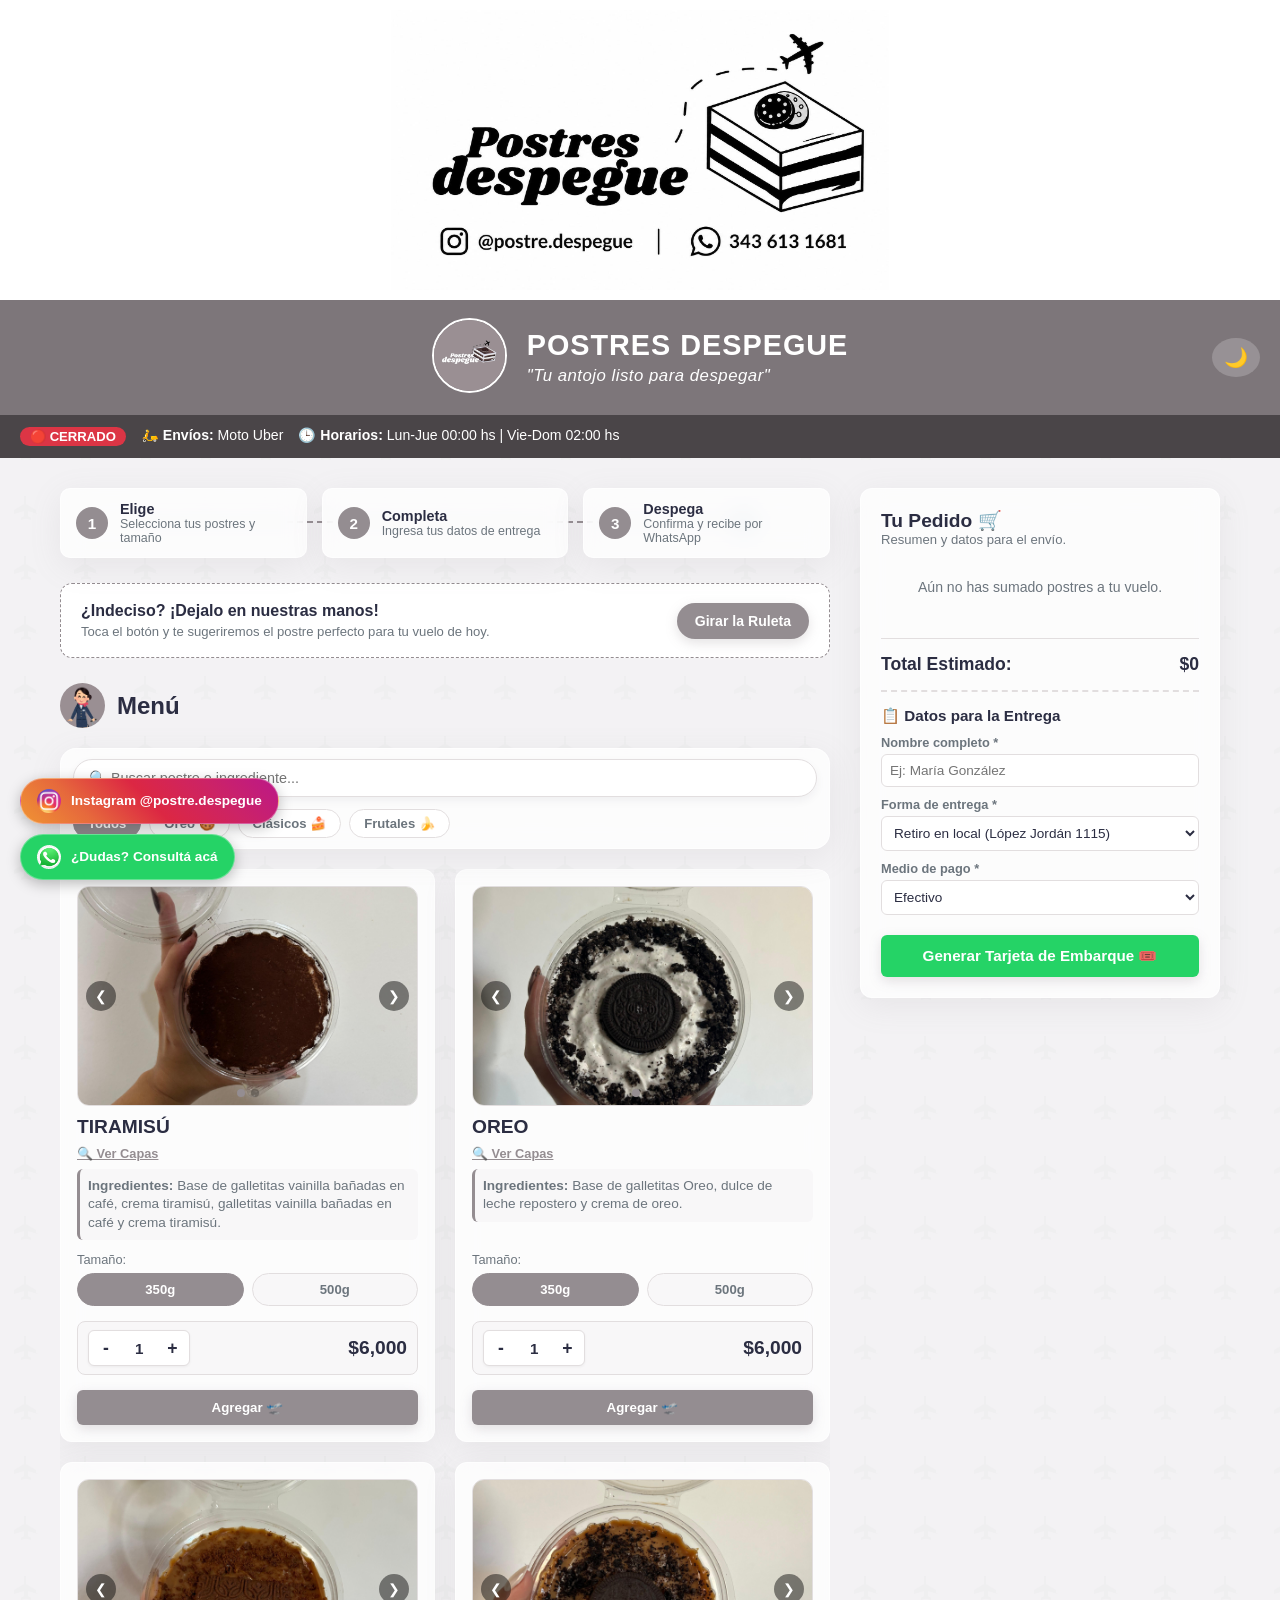
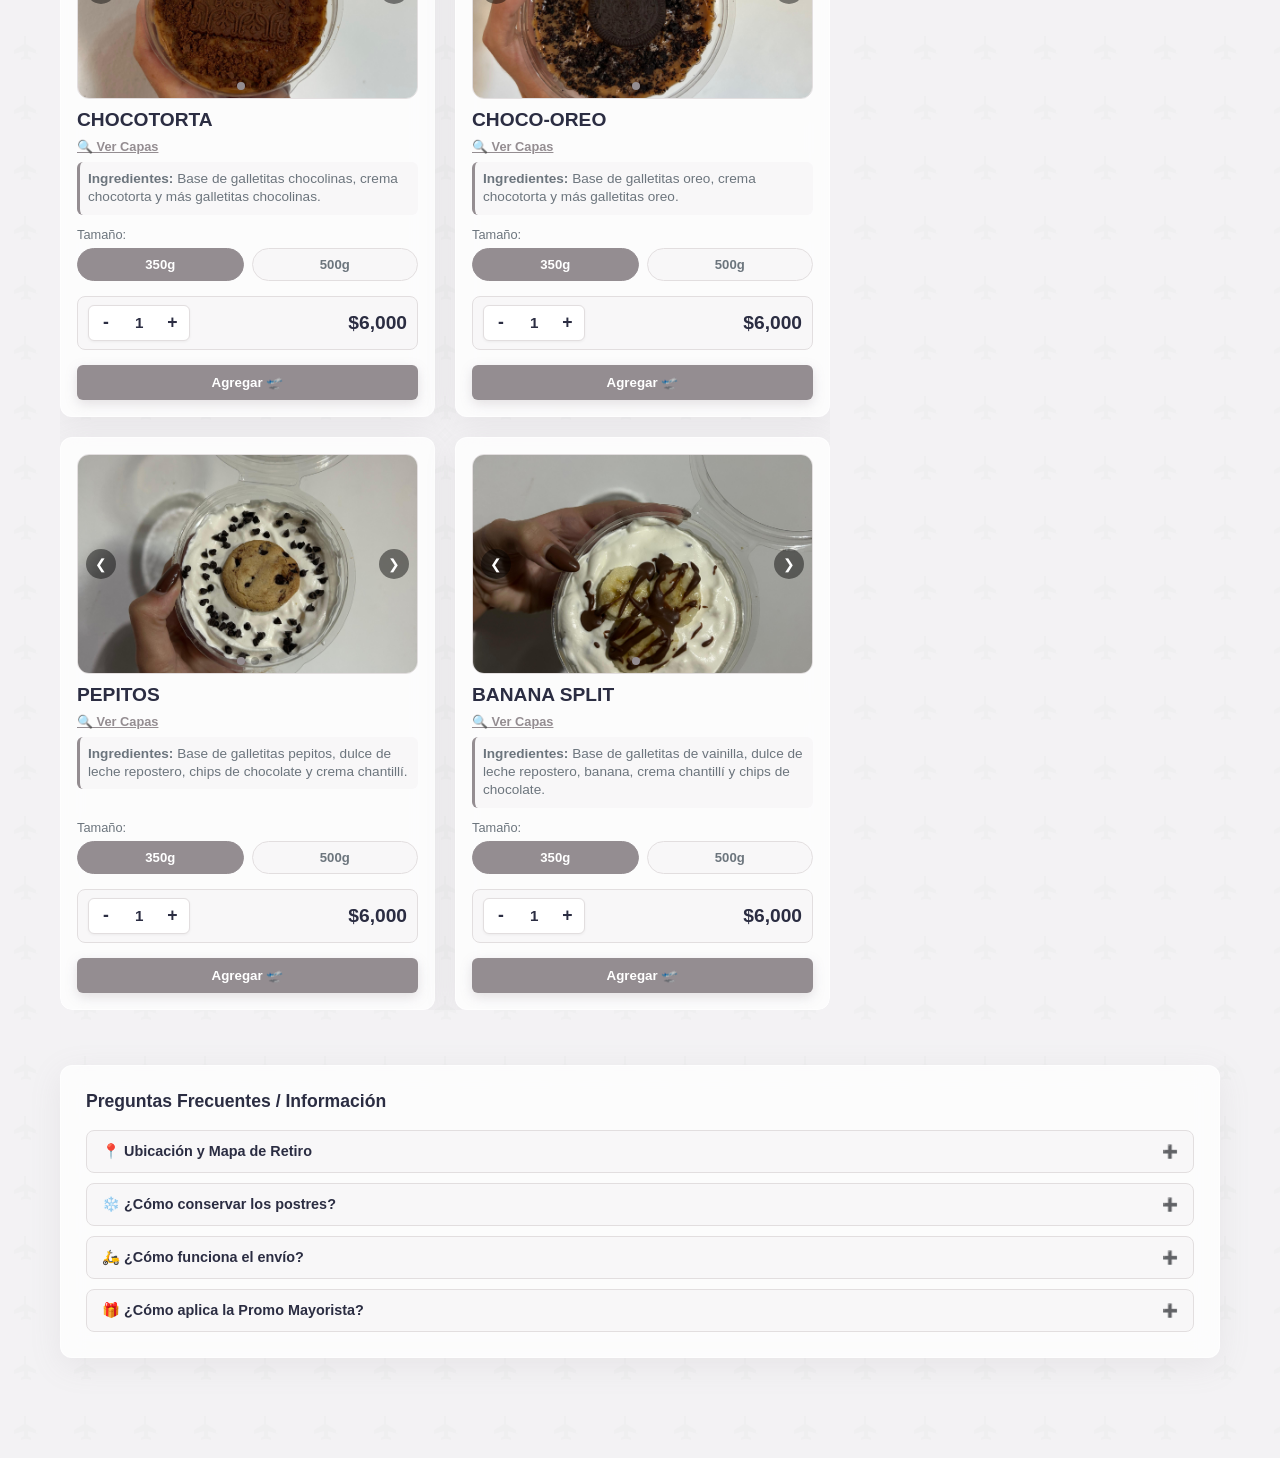
==== commit 5a10d650: "Add files via upload" ====
--- a/index.html
+++ b/index.html
@@ -21,7 +21,7 @@
   <meta name="theme-color" content="#948d91">
   <link rel="apple-touch-icon" href="img/logo.jpeg">
 
-  <link rel="stylesheet" href="styles.css?v=78">
+  <link rel="stylesheet" href="styles.css?v=79">
 </head>
 <body>
 
@@ -346,6 +346,6 @@
     ¡Postre sumado a tu pedido! 🛫
   </div>
 
-  <script src="app.js?v=78"></script>
+  <script src="app.js?v=79"></script>
 </body>
 </html>
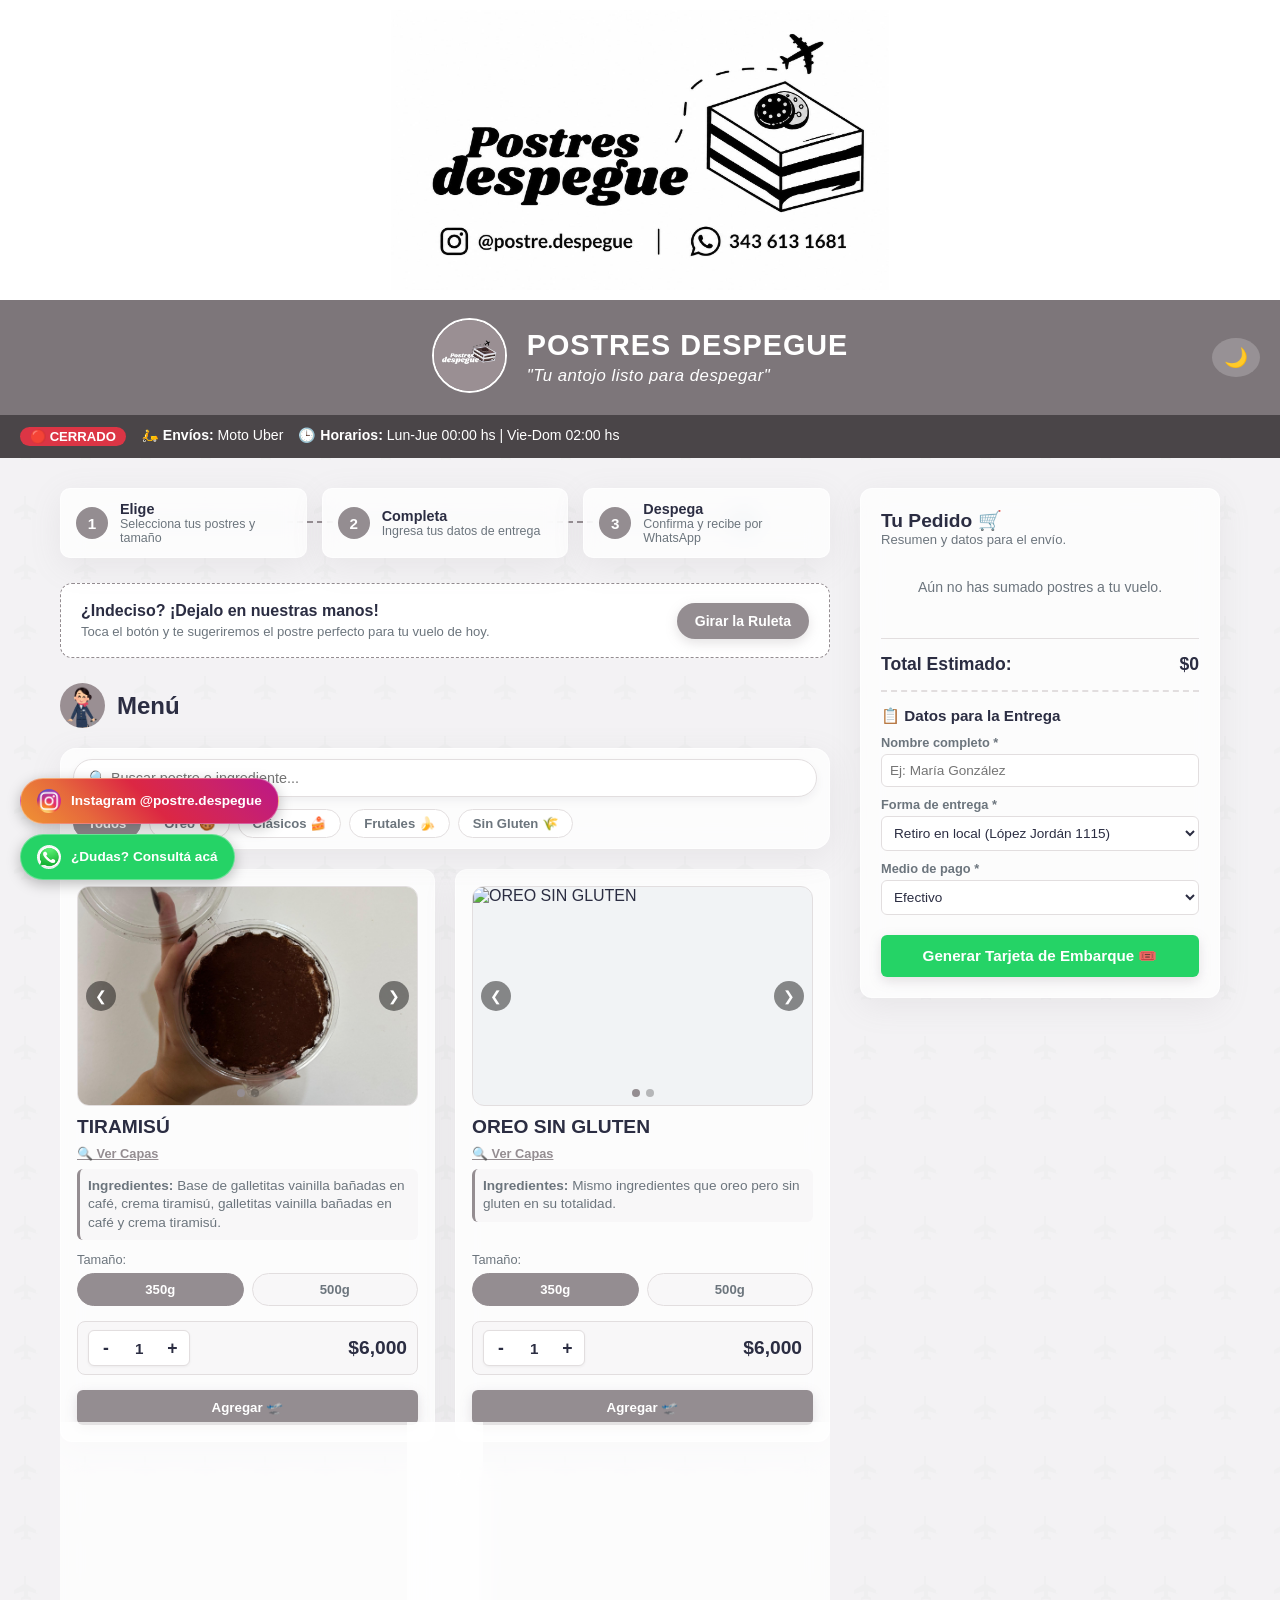
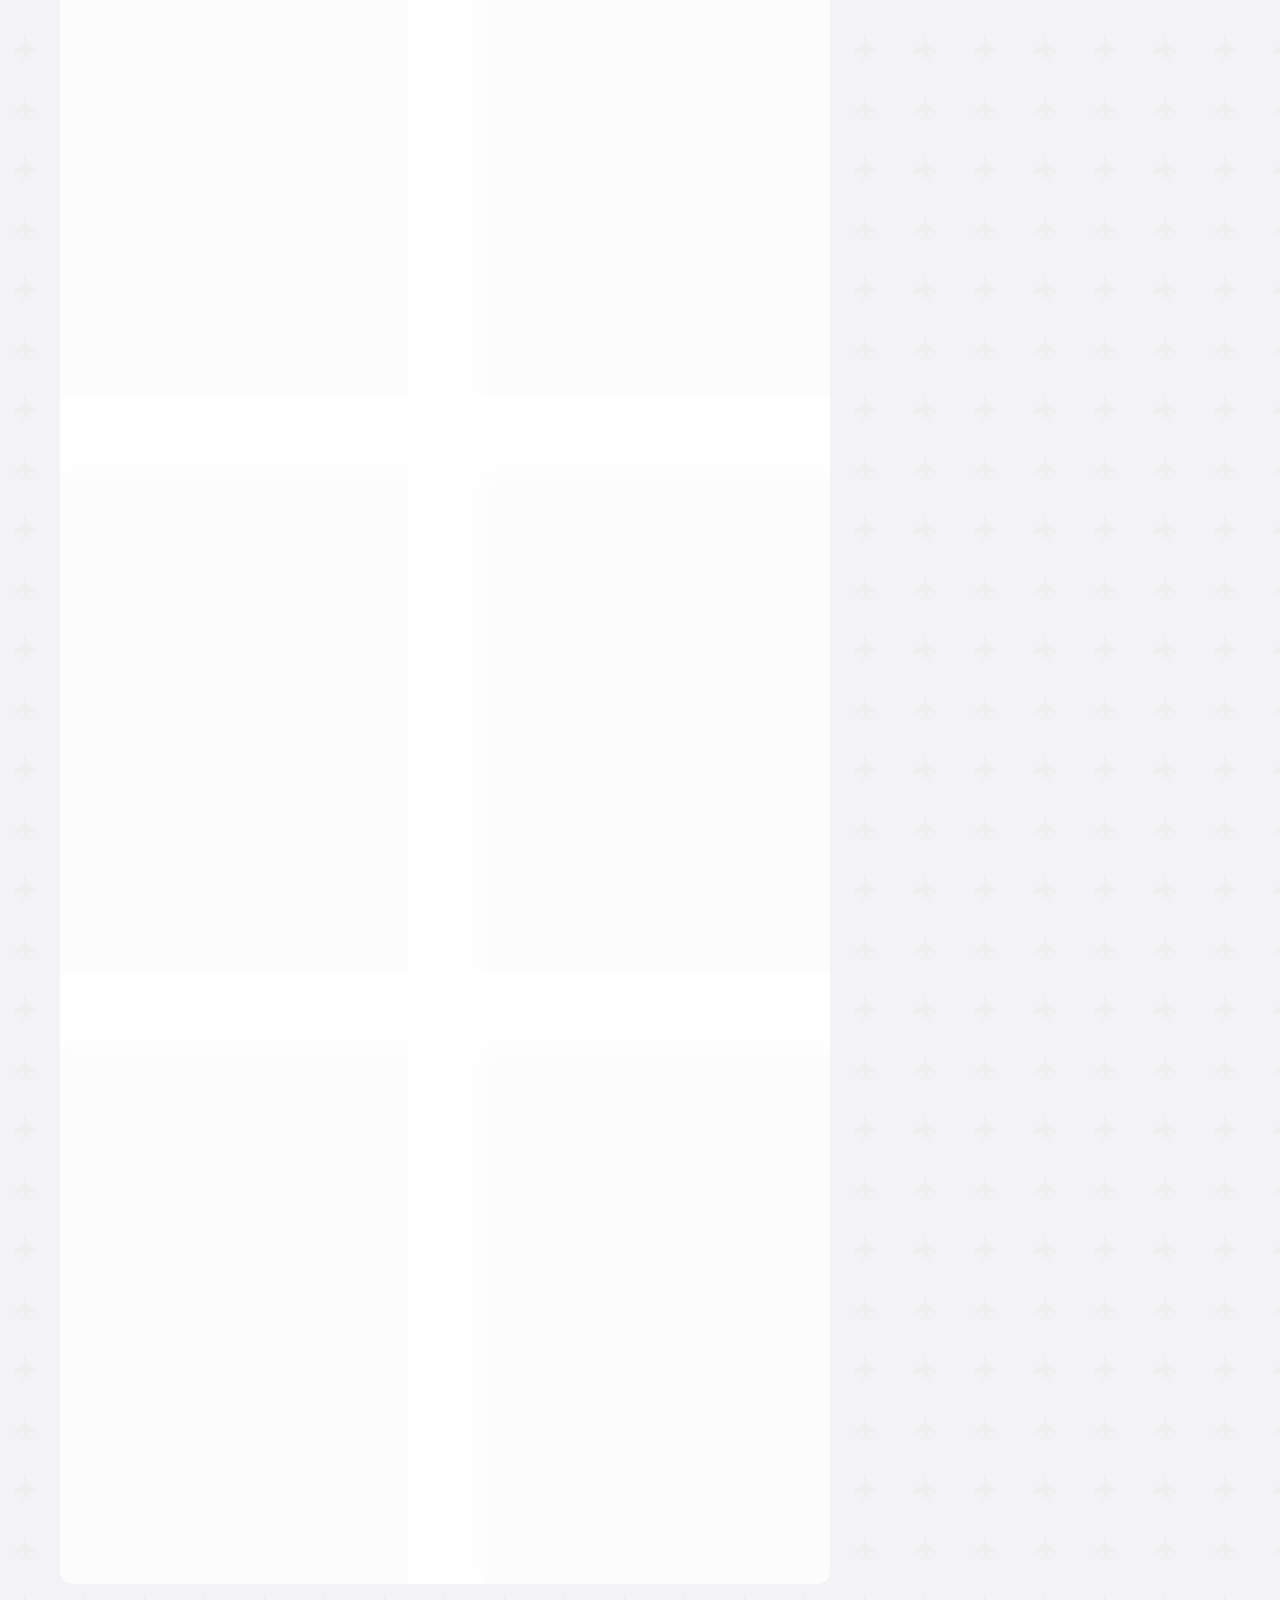
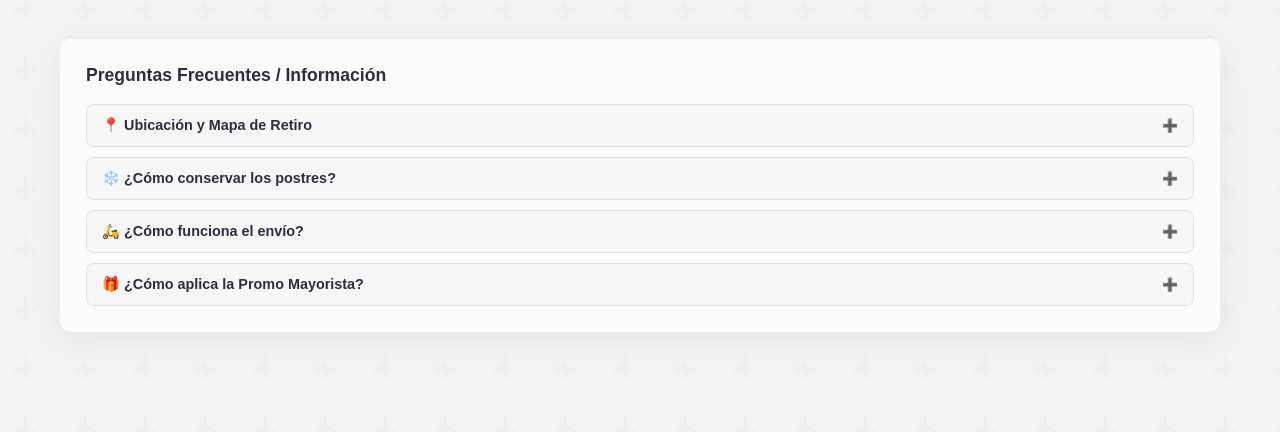
==== commit bce5cc91: "Add files via upload" ====
--- a/index.html
+++ b/index.html
@@ -21,7 +21,7 @@
   <meta name="theme-color" content="#948d91">
   <link rel="apple-touch-icon" href="img/logo.jpeg">
 
-  <link rel="stylesheet" href="styles.css?v=79">
+  <link rel="stylesheet" href="styles.css?v=80">
 </head>
 <body>
 
@@ -109,6 +109,7 @@
           <button class="filter-btn" data-filter="oreo" onclick="setCategoryFilter('oreo', this)">Oreo 🍪</button>
           <button class="filter-btn" data-filter="clasicos" onclick="setCategoryFilter('clasicos', this)">Clásicos 🍰</button>
           <button class="filter-btn" data-filter="frutales" onclick="setCategoryFilter('frutales', this)">Frutales 🍌</button>
+          <button class="filter-btn" data-filter="sin-gluten" onclick="setCategoryFilter('sin-gluten', this)">Sin Gluten 🌾</button>
         </div>
       </div>
       
@@ -346,6 +347,6 @@
     ¡Postre sumado a tu pedido! 🛫
   </div>
 
-  <script src="app.js?v=79"></script>
+  <script src="app.js?v=80"></script>
 </body>
 </html>
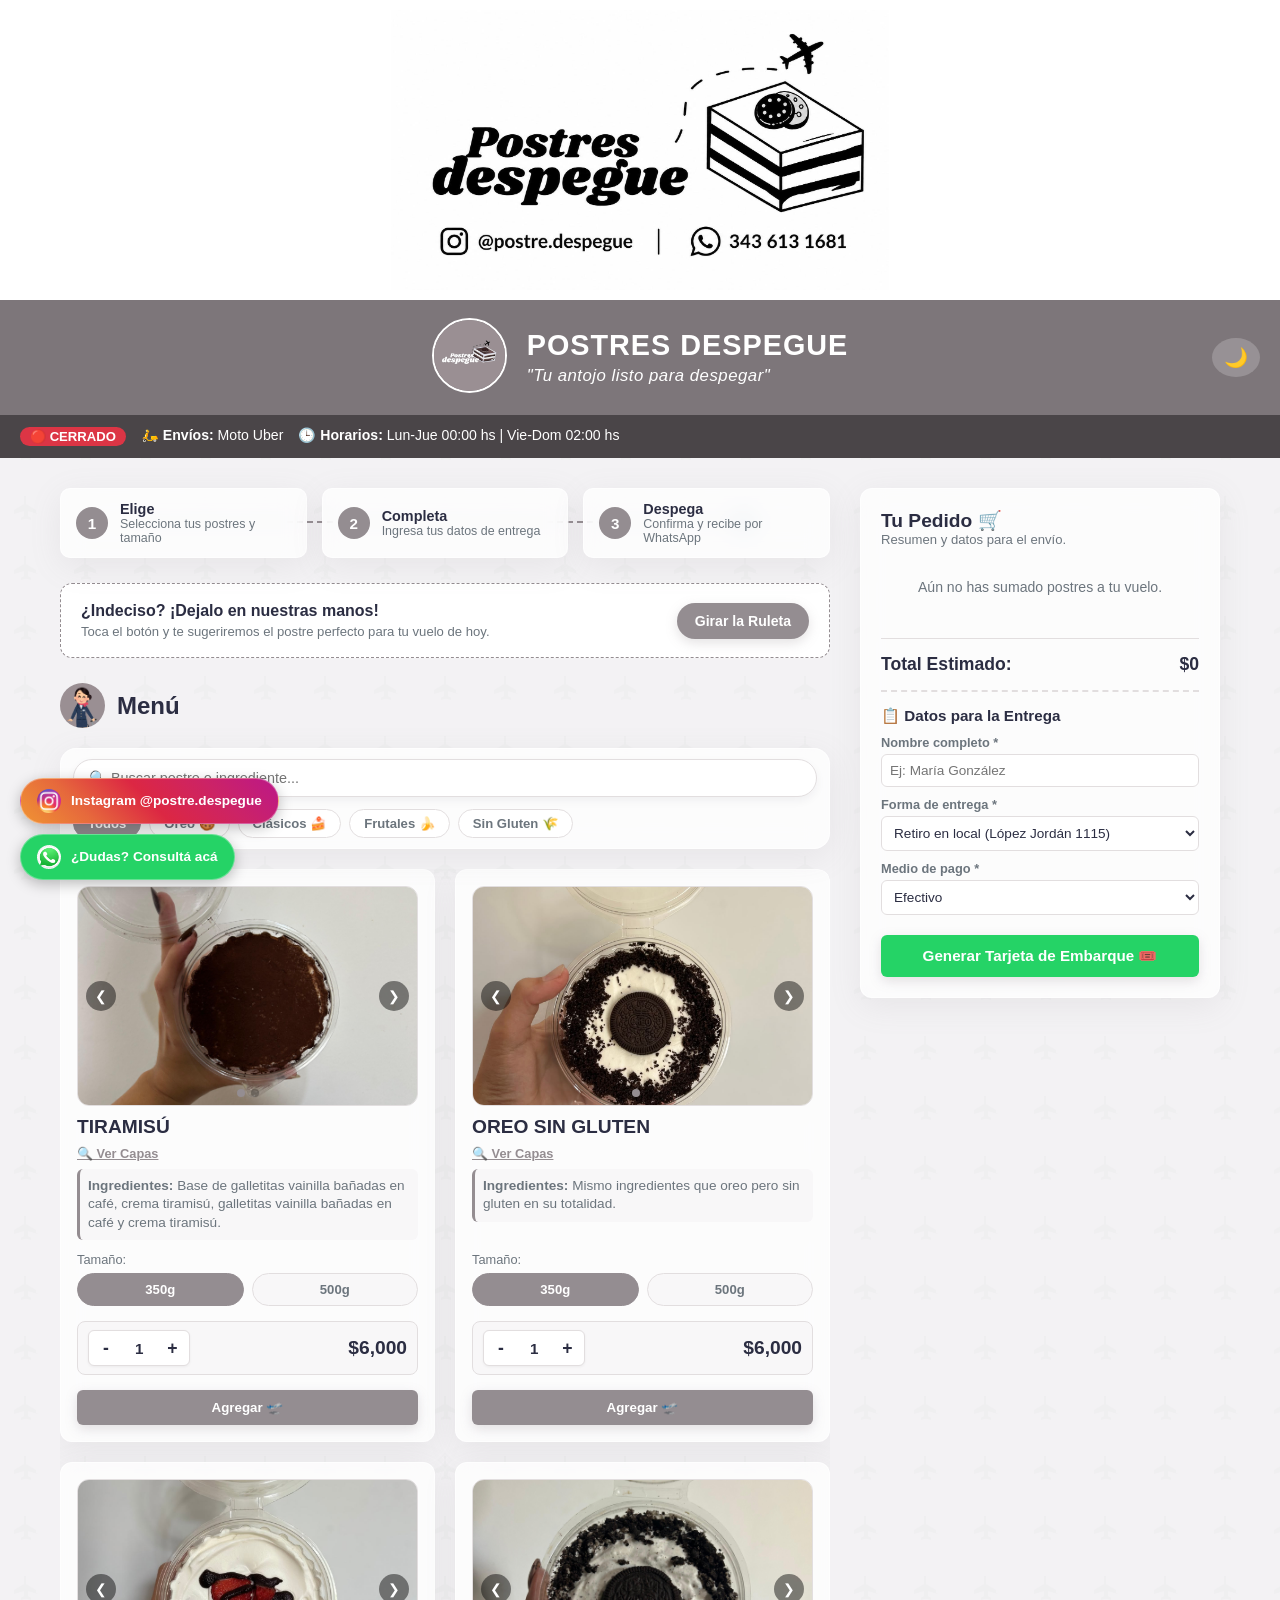
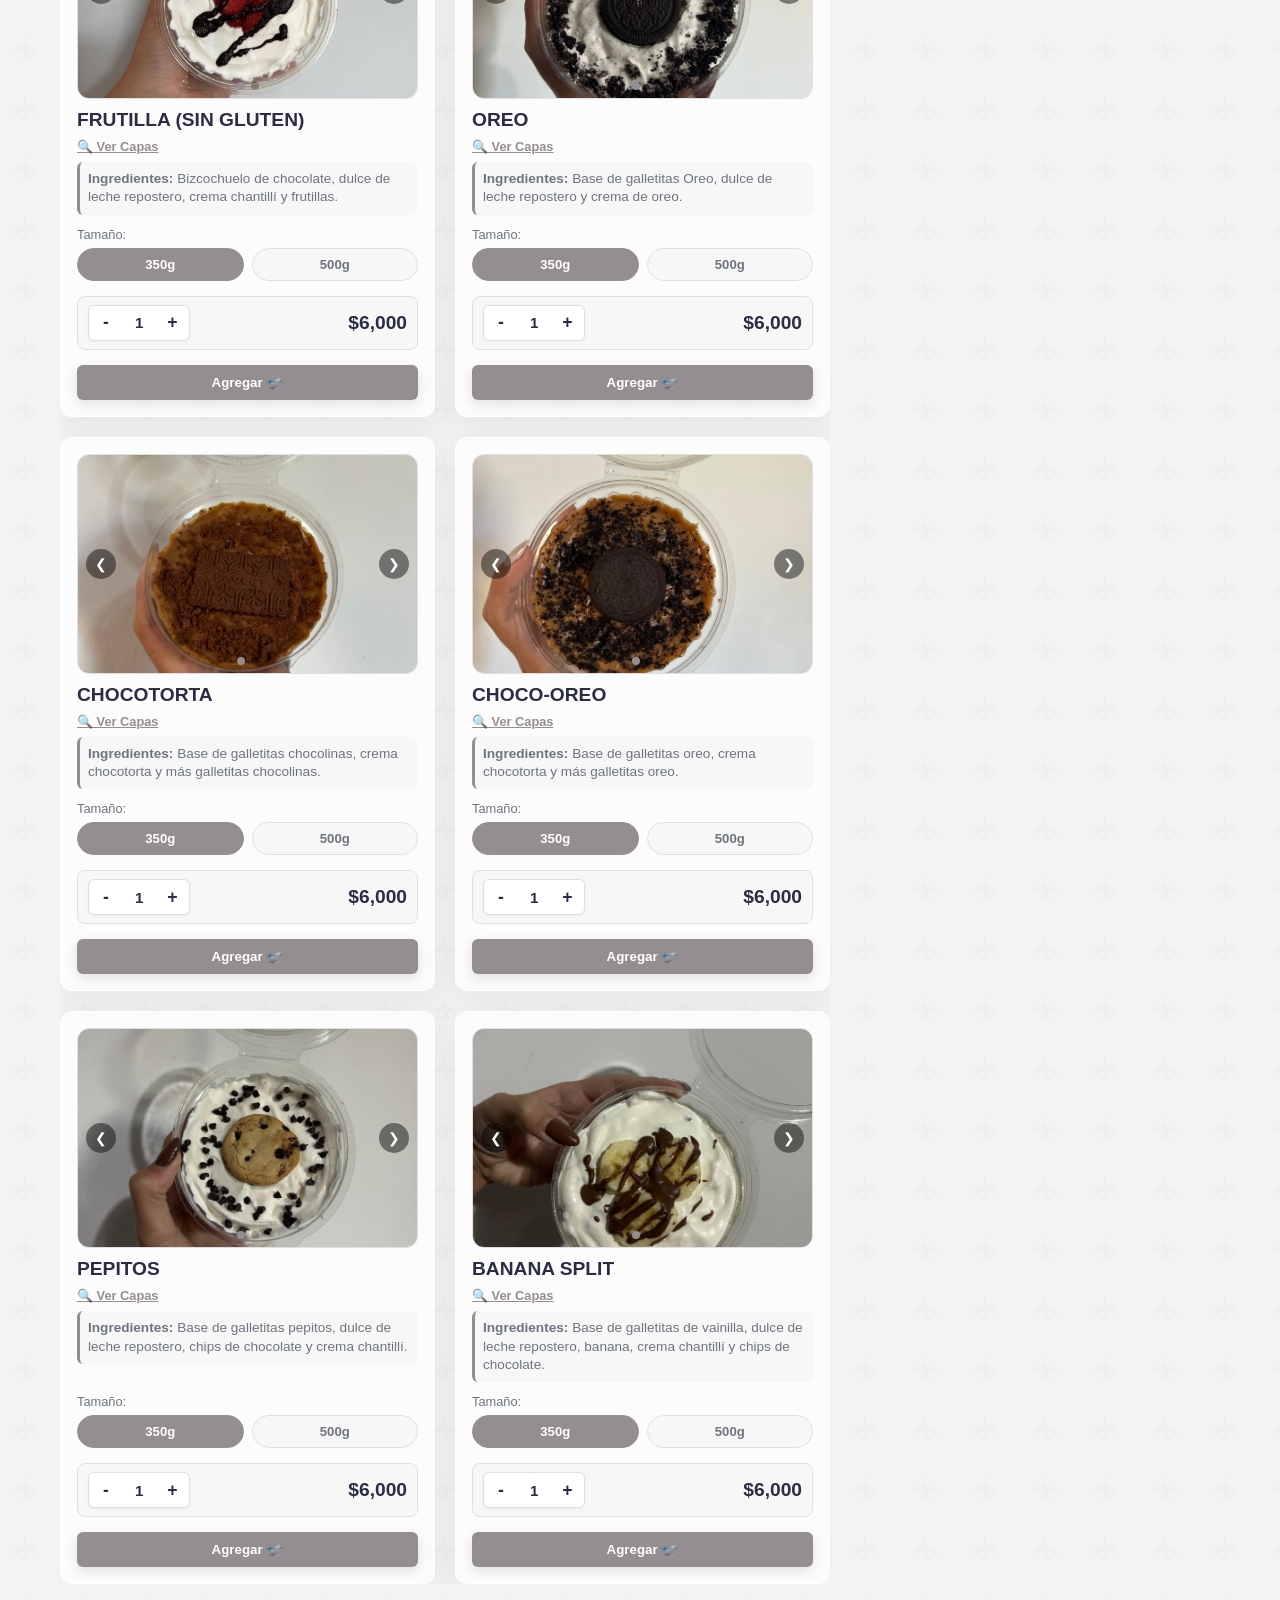
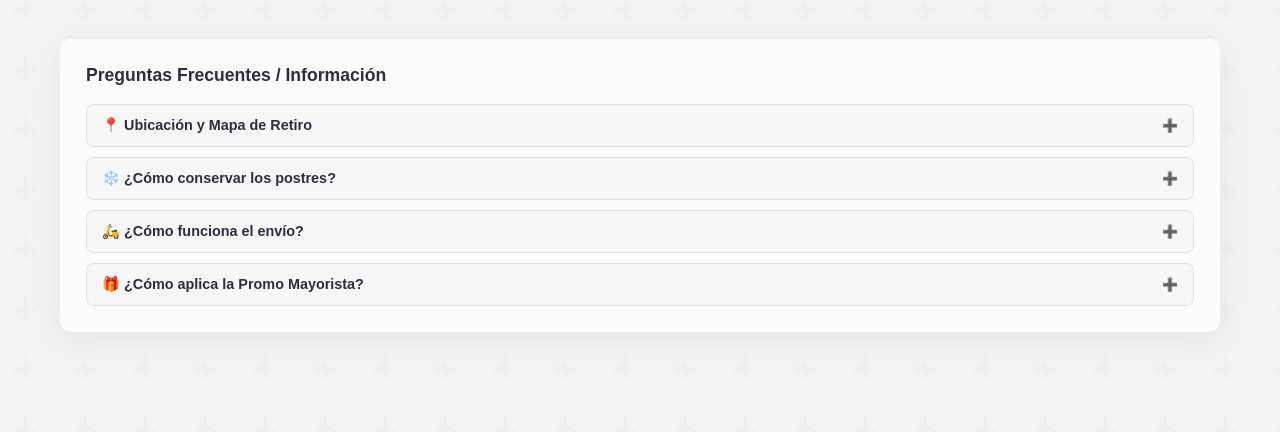
==== commit 56839cb1: "Add files via upload" ====
--- a/index.html
+++ b/index.html
@@ -21,7 +21,7 @@
   <meta name="theme-color" content="#948d91">
   <link rel="apple-touch-icon" href="img/logo.jpeg">
 
-  <link rel="stylesheet" href="styles.css?v=80">
+  <link rel="stylesheet" href="styles.css?v=81">
 </head>
 <body>
 
@@ -347,6 +347,6 @@
     ¡Postre sumado a tu pedido! 🛫
   </div>
 
-  <script src="app.js?v=80"></script>
+  <script src="app.js?v=81"></script>
 </body>
 </html>
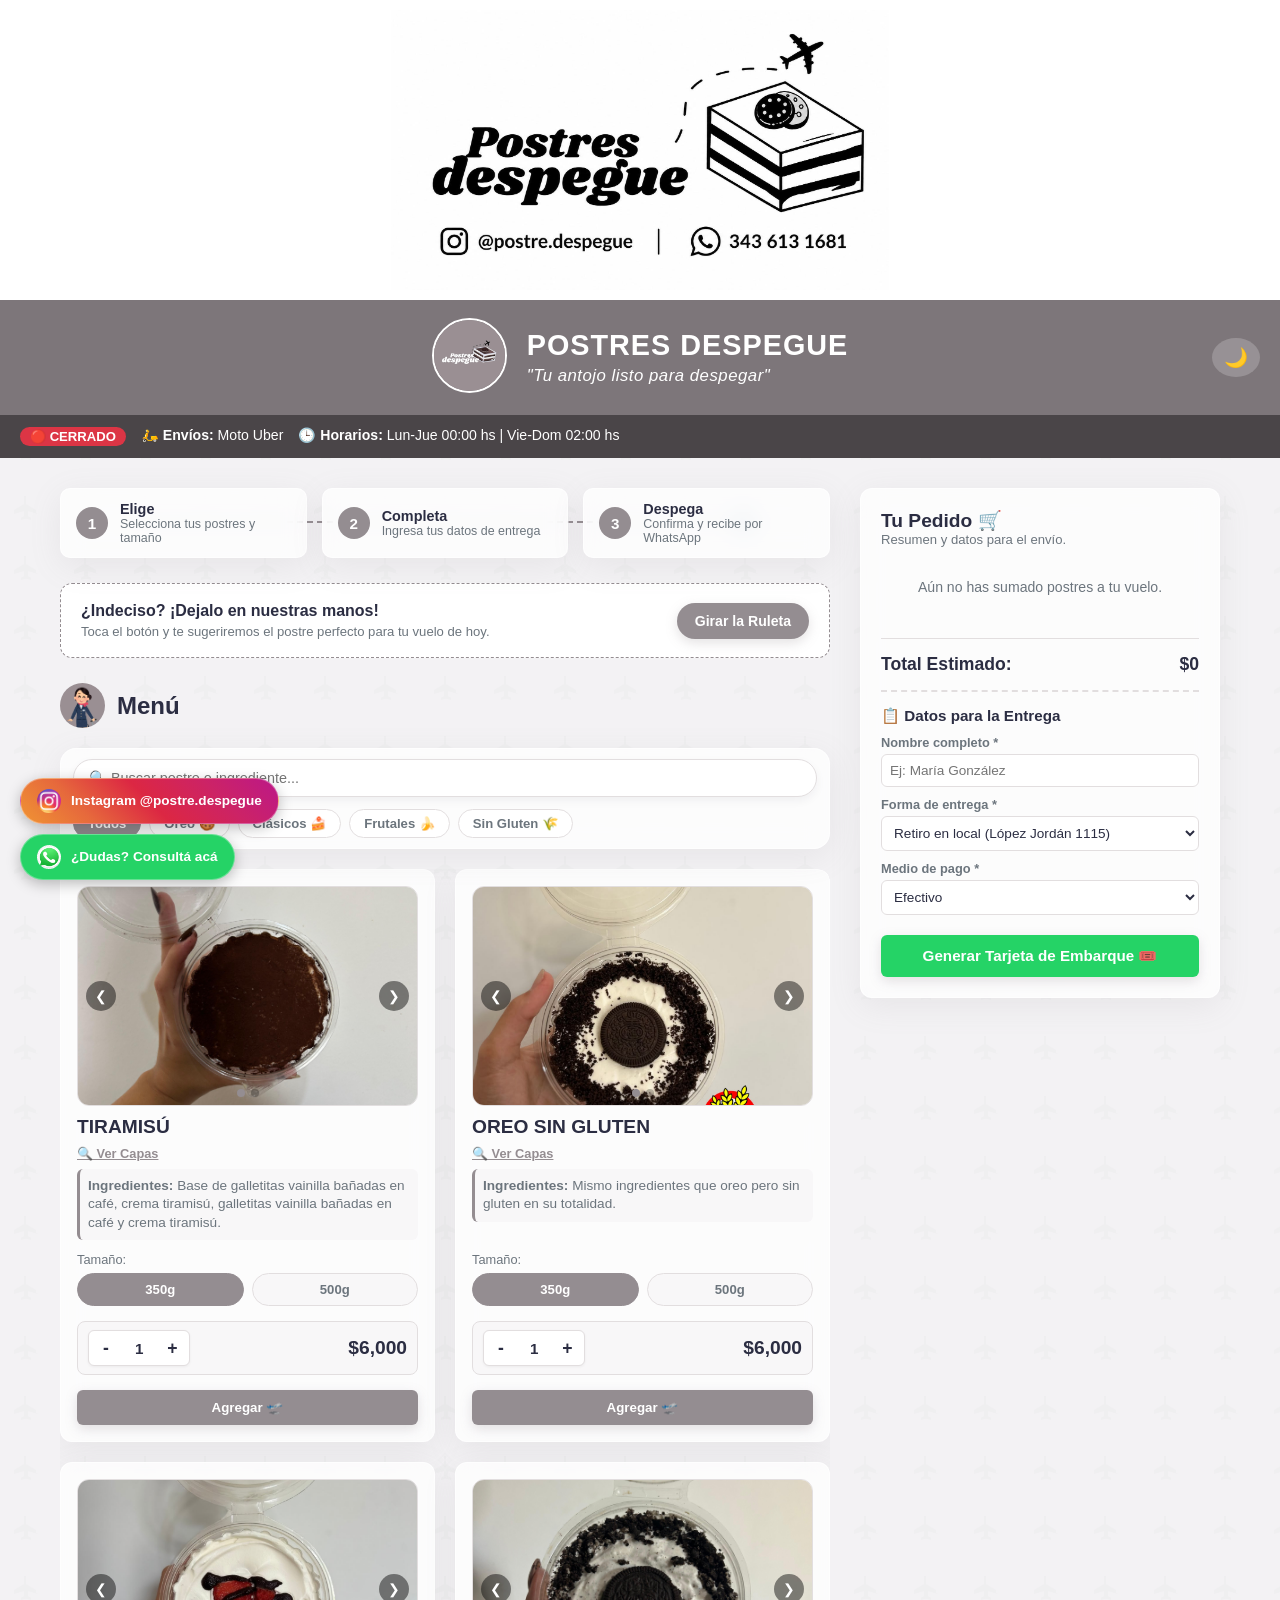
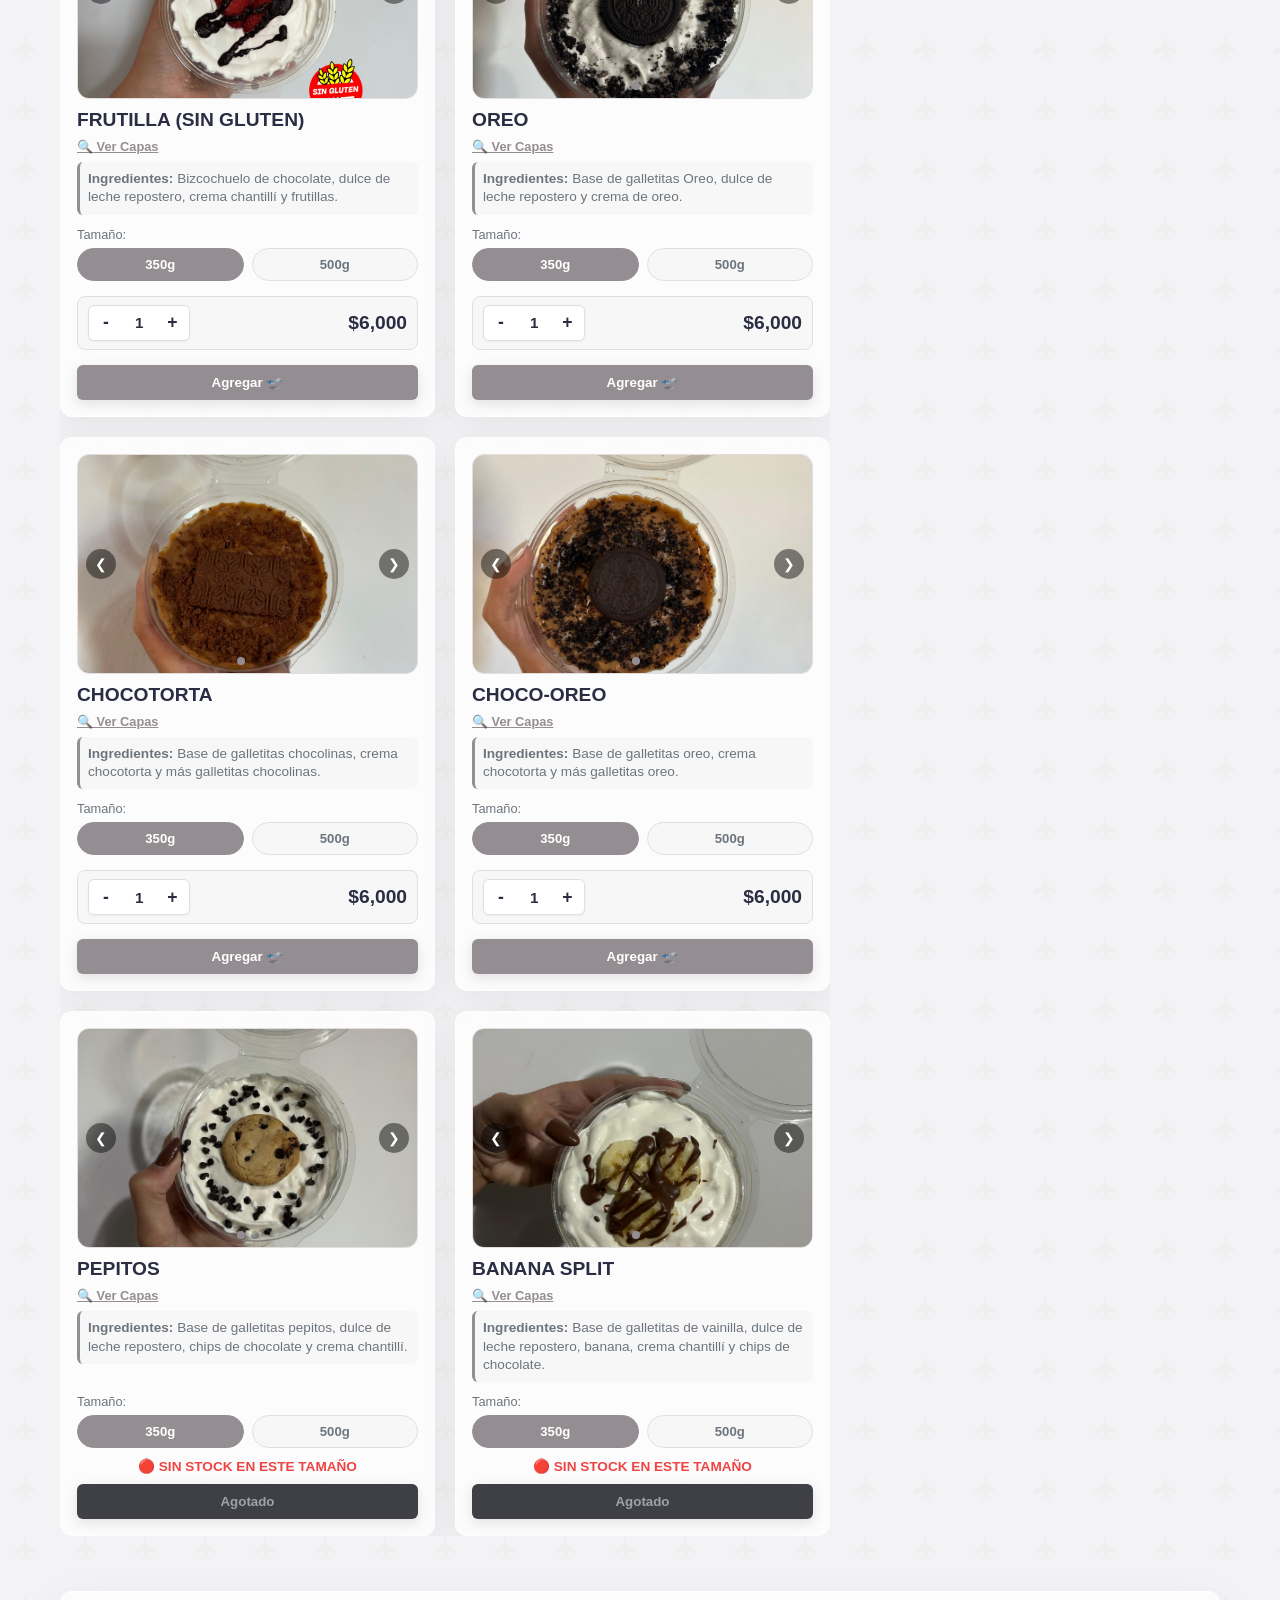
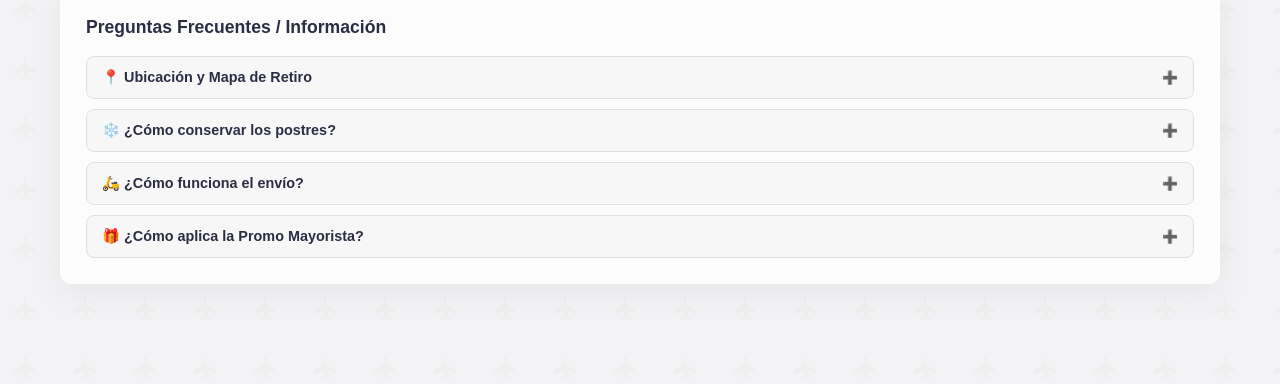
==== commit 4c429266: "Add files via upload" ====
--- a/index.html
+++ b/index.html
@@ -21,7 +21,7 @@
   <meta name="theme-color" content="#948d91">
   <link rel="apple-touch-icon" href="img/logo.jpeg">
 
-  <link rel="stylesheet" href="styles.css?v=81">
+  <link rel="stylesheet" href="styles.css?v=82">
 </head>
 <body>
 
@@ -347,6 +347,6 @@
     ¡Postre sumado a tu pedido! 🛫
   </div>
 
-  <script src="app.js?v=81"></script>
+  <script src="app.js?v=82"></script>
 </body>
 </html>
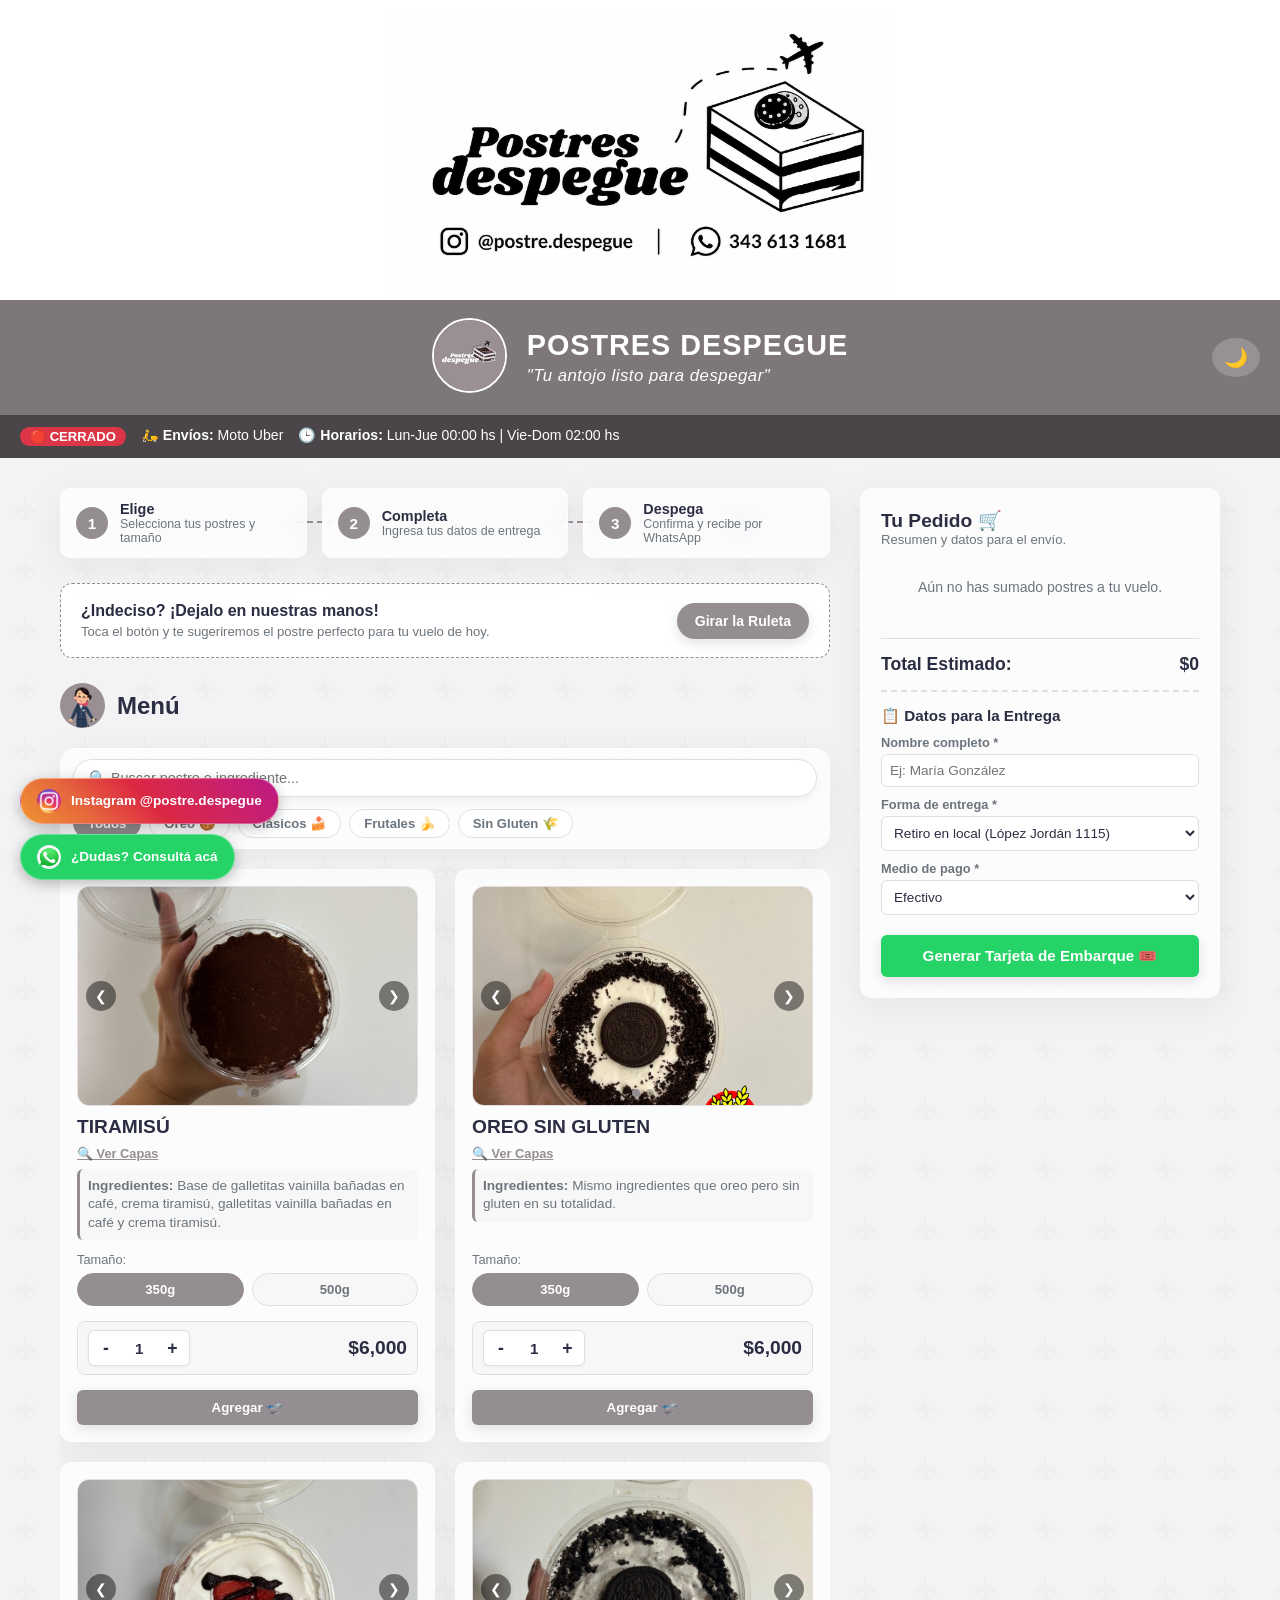
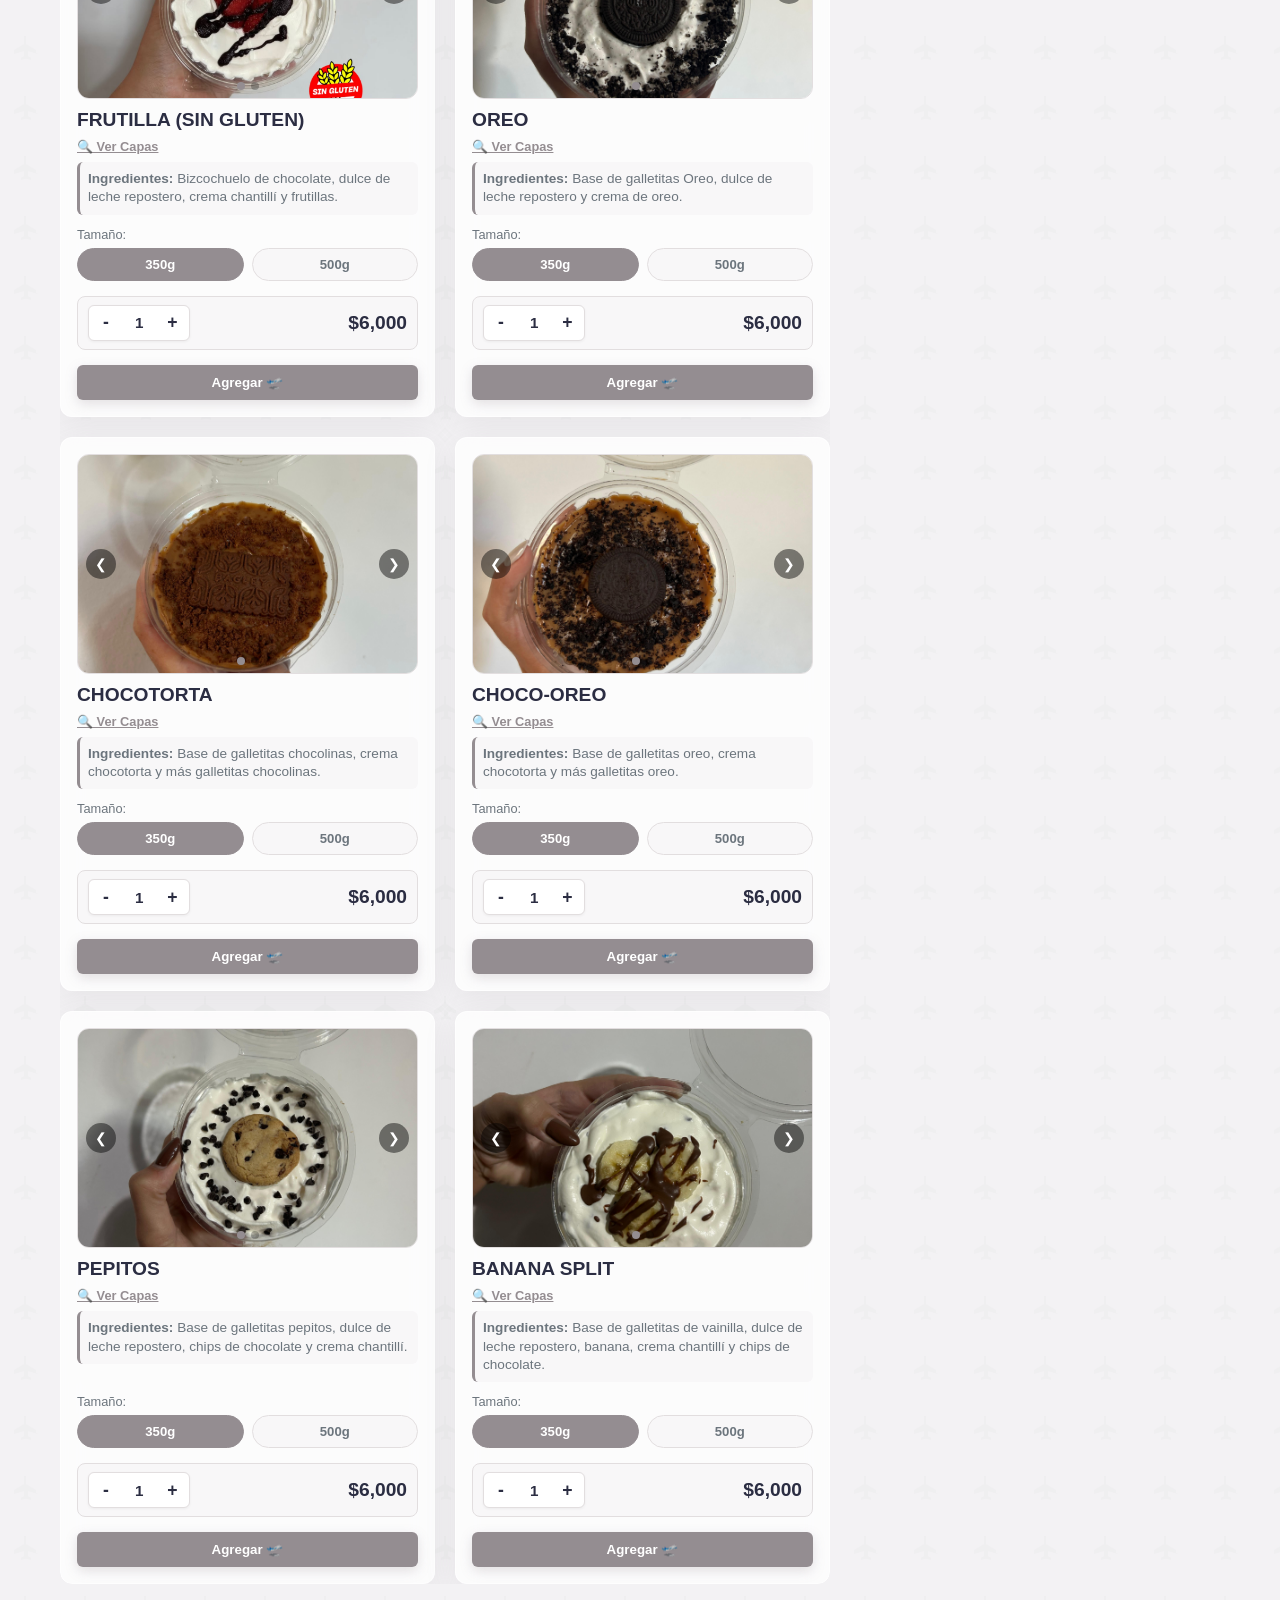
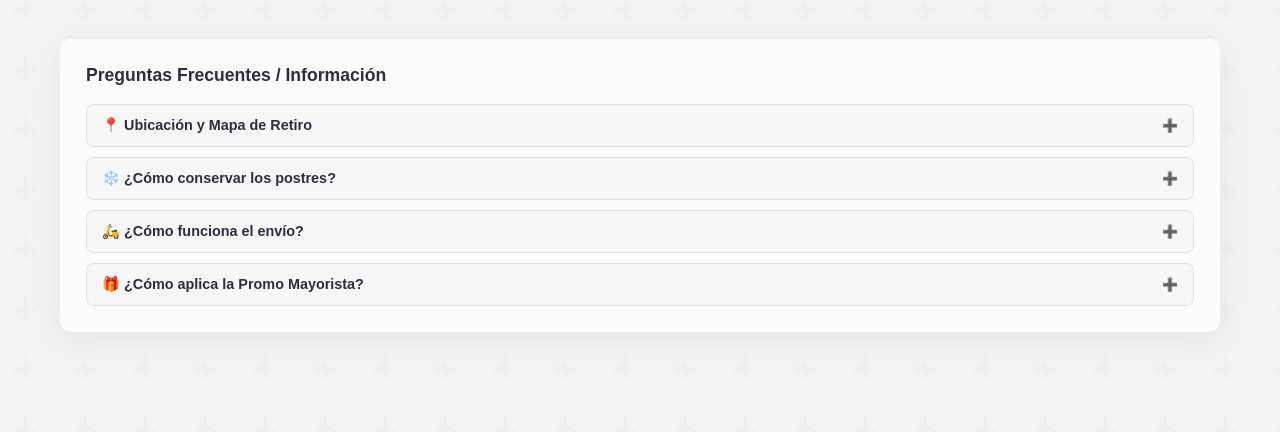
==== commit ba9f7c5d: "Add files via upload" ====
--- a/index.html
+++ b/index.html
@@ -21,7 +21,7 @@
   <meta name="theme-color" content="#948d91">
   <link rel="apple-touch-icon" href="img/logo.jpeg">
 
-  <link rel="stylesheet" href="styles.css?v=82">
+  <link rel="stylesheet" href="styles.css?v=84">
 </head>
 <body>
 
@@ -347,6 +347,6 @@
     ¡Postre sumado a tu pedido! 🛫
   </div>
 
-  <script src="app.js?v=82"></script>
+  <script src="app.js?v=84"></script>
 </body>
 </html>
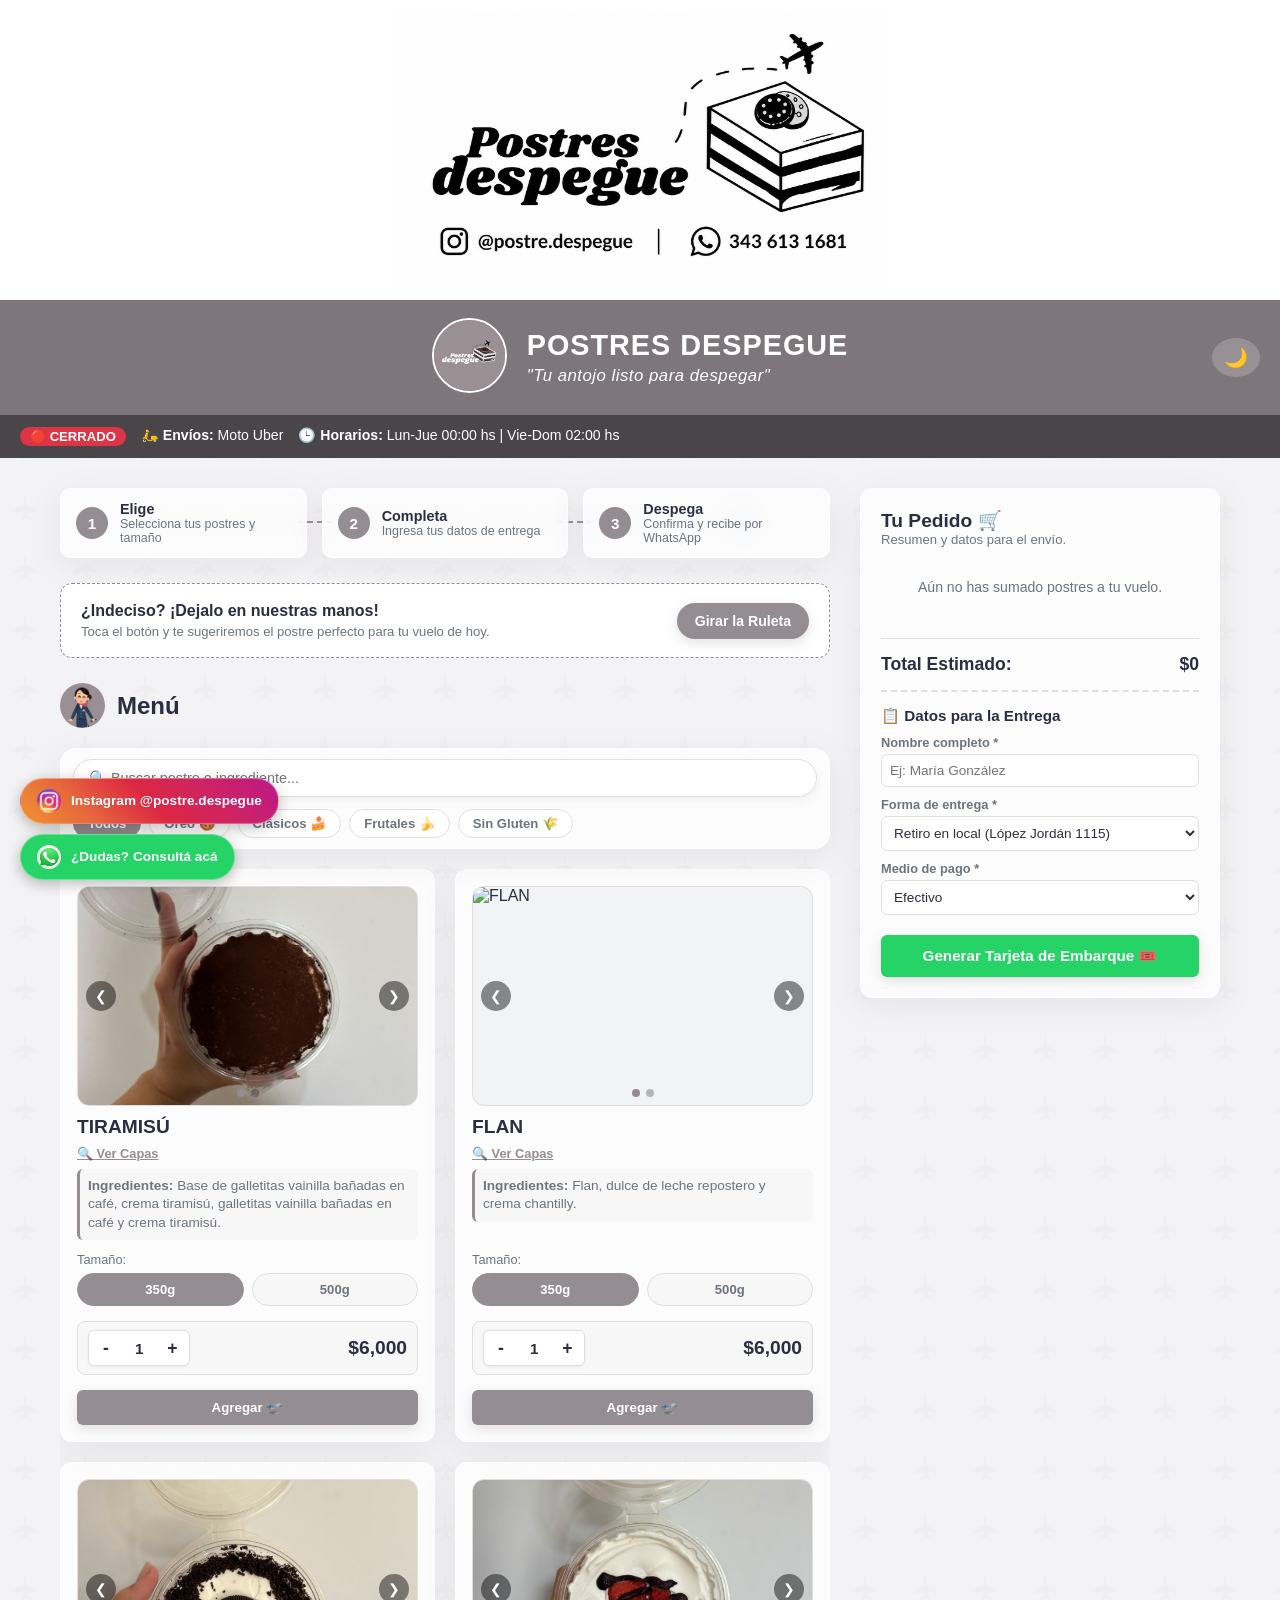
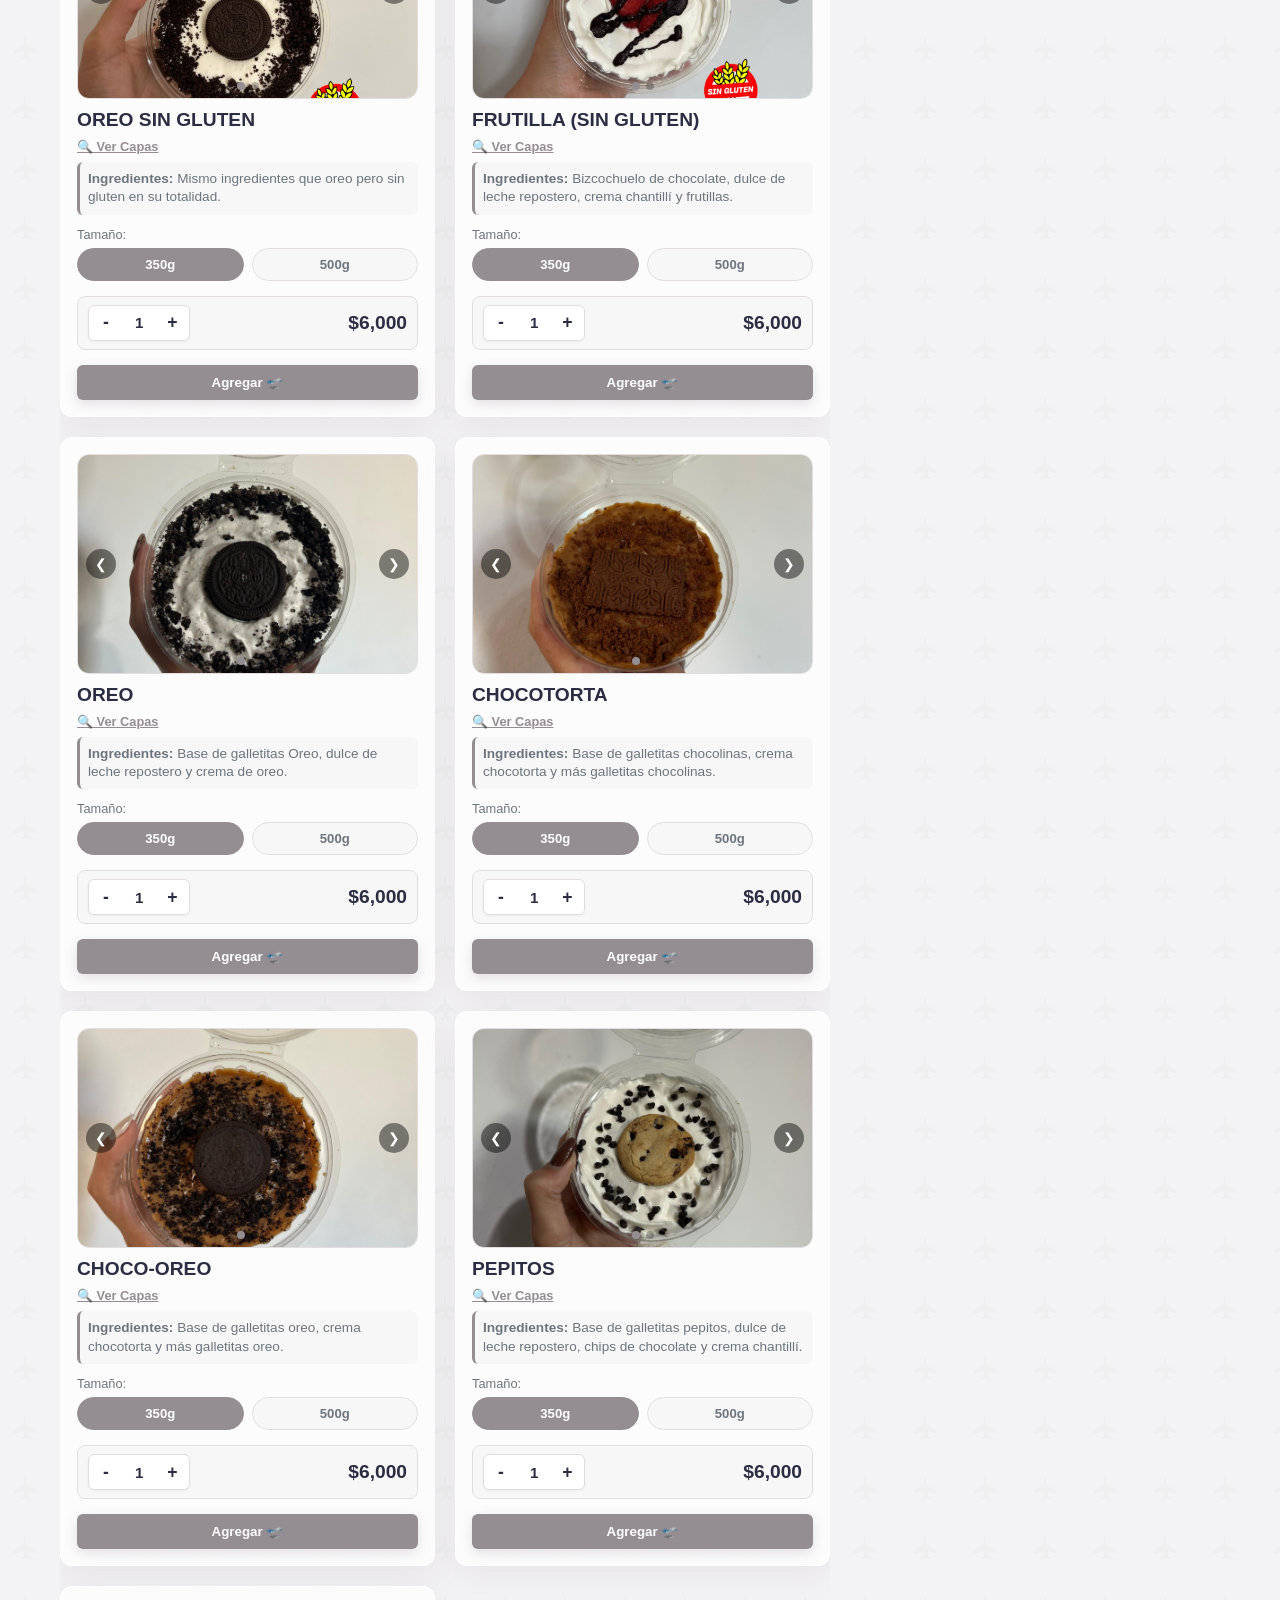
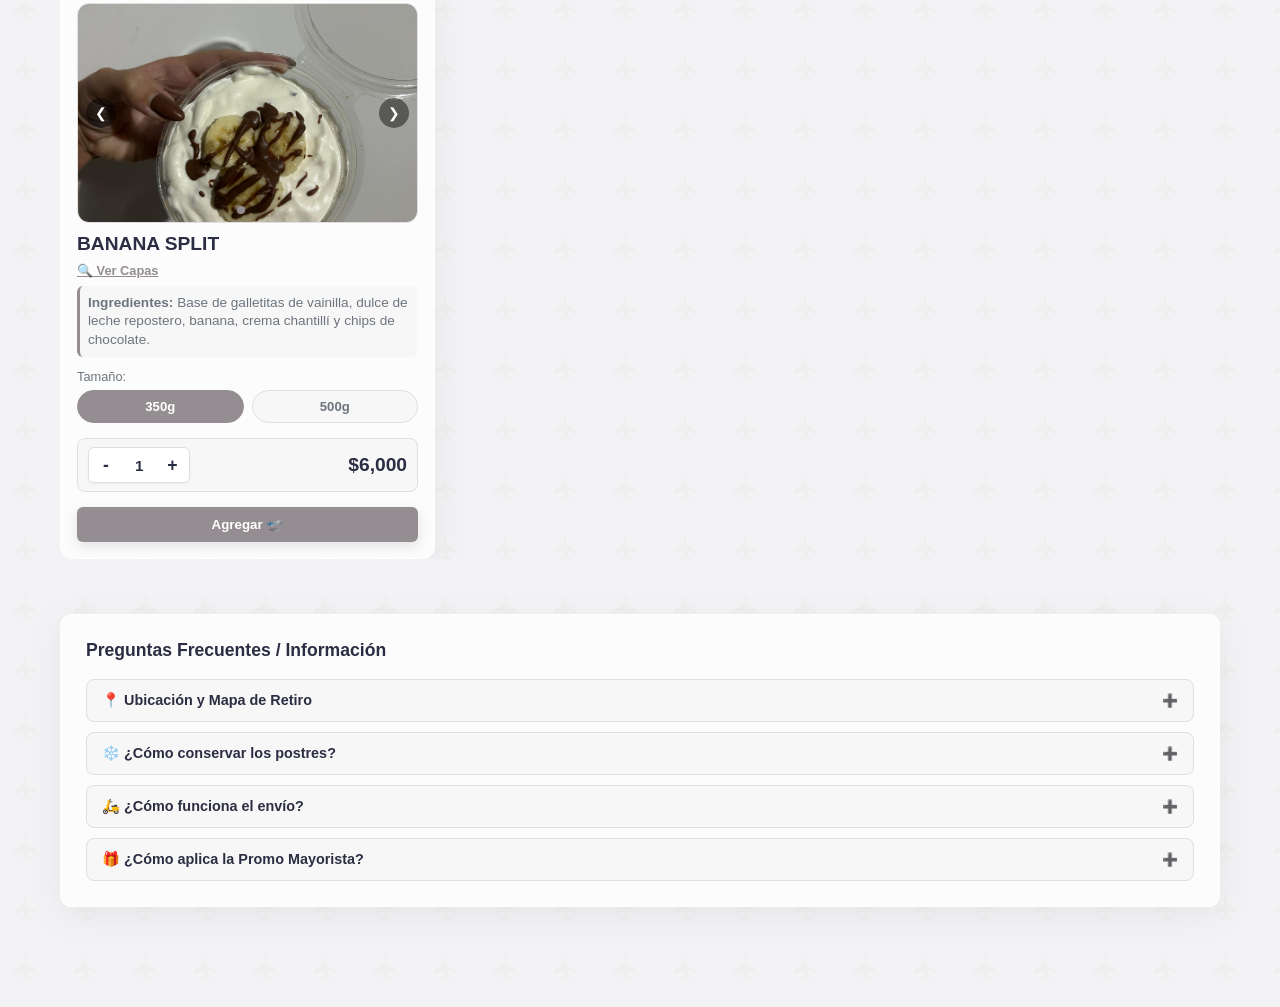
==== commit 930321f3: "Add files via upload" ====
--- a/index.html
+++ b/index.html
@@ -5,27 +5,23 @@
   <meta name="viewport" content="width=device-width, initial-scale=1.0, maximum-scale=1.0, user-scalable=no">
   <title>Postres Despegue | Tu antojo listo para despegar ✈️</title>
 
-  <!-- Favicon (Logo en la pestaña del navegador) -->
   <link rel="icon" type="image/jpeg" href="img/logo.jpeg">
   <link rel="shortcut icon" type="image/jpeg" href="img/logo.jpeg">
 
-  <!-- Etiquetas Open Graph (Vista previa al compartir por WhatsApp/Redes) -->
   <meta property="og:type" content="website">
   <meta property="og:title" content="Postres Despegue | Tu antojo listo para despegar ✈️">
   <meta property="og:description" content="Elegí tus postres favoritos de 350g o 500g, aprovechá la promo mayorista y hacé tu pedido online en 1 clic.">
   <meta property="og:image" content="img/banner.jpeg">
   <meta property="og:site_name" content="Postres Despegue">
   
-  <!-- Soporte PWA -->
   <link rel="manifest" href="manifest.json">
   <meta name="theme-color" content="#948d91">
   <link rel="apple-touch-icon" href="img/logo.jpeg">
 
-  <link rel="stylesheet" href="styles.css?v=84">
+  <link rel="stylesheet" href="styles.css?v=85">
 </head>
 <body>
 
-  <!-- Encabezado / Banner Principal con Parallax -->
   <header class="hero-header">
     <div class="banner-container">
       <img src="img/banner.jpeg" alt="Postres Despegue Banner" class="banner-img" id="parallax-banner">
@@ -42,11 +38,8 @@
     </div>
   </header>
 
-  <!-- Banner Informativo de Servicios en Carrusel Horizontal Optimizado -->
   <section class="flight-info-bar info-scroll-pills">
-    <div class="info-item" id="status-badge">
-      <!-- Se genera dinámicamente: ABIERTO / CERRADO -->
-    </div>
+    <div class="info-item" id="status-badge"></div>
     <div class="info-item">
       🛵 <strong>Envíos:</strong> Moto Uber
     </div>
@@ -56,10 +49,8 @@
   </section>
 
   <main class="container">
-    <!-- Catálogo de Productos -->
     <section class="catalog-section">
       
-      <!-- Paso a Paso (Línea de Tiempo) -->
       <div class="steps-container">
         <div class="step-card">
           <span class="step-number">1</span>
@@ -84,7 +75,6 @@
         </div>
       </div>
 
-      <!-- Ruleta del Antojo / Asistente Indeciso -->
       <div class="roulette-box">
         <div class="roulette-text">
           <h3> ¿Indeciso? ¡Dejalo en nuestras manos!</h3>
@@ -94,12 +84,20 @@
         <div id="roulette-result" class="roulette-result hidden"></div>
       </div>
 
+      <!-- NUEVO APARTADO DE PROMOS (Controlado desde Google Sheets) -->
+      <section id="promos-section" class="promos-section hidden">
+        <div class="promos-header">
+          <h3>🔥 Promos del día</h3>
+          <span class="promos-subtitle">Ofertas especiales del día</span>
+        </div>
+        <div id="promos-grid" class="promos-grid"></div>
+      </section>
+
       <div class="section-header-badge">
         <img src="img/azafata logo.jpeg" alt="Azafata Postres Despegue" class="azafata-icon">
         <h2 class="section-title">Menú</h2>
       </div>
 
-      <!-- Buscador y Filtros Rápidos Sticky con Glassmorphism -->
       <div class="search-filter-container sticky-search glass-card">
         <div class="search-box">
           <input type="text" id="search-input" placeholder="🔍 Buscar postre o ingrediente..." oninput="applyFilters()">
@@ -113,7 +111,6 @@
         </div>
       </div>
       
-      <!-- Contenedor del Catálogo con Efecto Radar -->
       <div class="radar-container" id="radar-container">
         <div id="radar-sweep" class="radar-sweep hidden"></div>
         <div id="catalog" class="catalog-grid"></div>
@@ -121,10 +118,8 @@
 
     </section>
 
-    <!-- Overlay de Fondo para el Carrito Móvil (Bottom Sheet) -->
     <div id="cart-backdrop" class="cart-backdrop hidden" onclick="toggleMobileCartSheet(false)"></div>
 
-    <!-- Carrito de Pedido -->
     <aside class="cart-section" id="cart-anchor">
       <div class="sheet-drag-handle" onclick="toggleMobileCartSheet(false)"></div>
 
@@ -162,7 +157,6 @@
           <span class="total-amount">$<span id="cart-total">0</span></span>
         </div>
 
-        <!-- Formulario del Cliente -->
         <form id="checkout-form" class="customer-form">
           <h3>📋 Datos para la Entrega</h3>
 
@@ -199,7 +193,6 @@
       </div>
     </aside>
 
-    <!-- Sección Preguntas Frecuentes en Acordeón Táctil -->
     <section class="faq-section full-width-faq">
       <h3> Preguntas Frecuentes / Información</h3>
       <div class="faq-accordion">
@@ -208,7 +201,6 @@
           <div class="faq-map-container">
             <p>Podes retirar tu pedido personalmente por nuestro punto de despacho:</p>
             <strong class="pickup-address"> López Jordán 1115, Paraná</strong>
-            <!-- Contenedor con enlace oficial de mapa incrustado -->
             <div class="map-iframe-wrapper">
               <iframe 
                 src="https://maps.google.com/maps?q=L%C3%B3pez%20Jord%C3%A1n%201115%2C%20Paran%C3%A1%2C%20Entre%20R%C3%ADos&t=&z=16&ie=UTF8&iwloc=&output=embed" 
@@ -242,7 +234,6 @@
 
   </main>
 
-  <!-- Modal: Tarjeta de Embarque Digital (Boarding Pass) -->
   <div id="boarding-pass-modal" class="modal-overlay hidden">
     <div class="boarding-pass-card slide-up">
       <div class="approved-stamp">PASAJE APROBADO ✈️</div>
@@ -274,7 +265,6 @@
           <label>TOTAL A ABONAR</label>
           <span id="bp-total-amount">$0</span>
         </div>
-        <!-- Bloque de Alias para Transferencias -->
         <div id="bp-alias-box" class="bp-field full-width alias-box hidden">
           <div class="alias-info">
             <label>ALIAS </label>
@@ -290,7 +280,6 @@
     </div>
   </div>
 
-  <!-- Modal: Visualizador de Capas de Postre -->
   <div id="layers-modal" class="modal-overlay hidden" onclick="closeLayersModal()">
     <div class="layers-card" onclick="event.stopPropagation()">
       <div class="layers-header">
@@ -301,7 +290,6 @@
     </div>
   </div>
 
-  <!-- Botones Flotantes Redes (Instagram & WhatsApp) -->
   <div class="floating-social-container">
     <a href="https://www.instagram.com/postre.despegue" target="_blank" rel="noopener noreferrer" class="floating-social-btn floating-ig glass-btn" title="Seguinos en Instagram">
       <img src="img/logo-ig.jpg" alt="Instagram Logo" class="btn-icon-img">
@@ -313,40 +301,36 @@
     </a>
   </div>
 
-<!-- Modal Lightbox Ampliado con Galería -->
   <div id="lightbox-modal" class="lightbox-overlay hidden" onclick="closeLightbox(event)">
-    <button class="lightbox-close" onclick="closeLightbox(event)">&times;</button>
+    <button class="lightbox-close" onclick="closeLightbox(event)">×</button>
 
     <div class="lightbox-content" onclick="event.stopPropagation()">
-      <button type="button" class="lightbox-nav lightbox-prev" onclick="changeLightboxImage(event, -1)">&#10094;</button>
+      <button type="button" class="lightbox-nav lightbox-prev" onclick="changeLightboxImage(event, -1)">❮</button>
 
       <div class="lightbox-img-wrapper">
         <img id="lightbox-img" src="" alt="Imagen ampliada">
         <div id="lightbox-counter" class="lightbox-counter">1 / 2</div>
       </div>
 
-      <button type="button" class="lightbox-nav lightbox-next" onclick="changeLightboxImage(event, 1)">&#10095;</button>
-    </div>
-  </div>
-
-  <!-- Elemento de Avión de Animación de Despegue -->
+      <button type="button" class="lightbox-nav lightbox-next" onclick="changeLightboxImage(event, 1)">❯</button>
+    </div>
+  </div>
+
   <div id="takeoff-plane" class="takeoff-plane hidden">✈️</div>
 
-<!-- Botón / Badge Flotante para Celulares -->
-<div id="mobile-cart-badge" class="mobile-cart-badge glass-badge hidden" onclick="toggleMobileCartSheet(true)">
-  <div class="mobile-cart-info">
-    🛒 <span id="mobile-cart-count">0</span> postres
-  </div>
-  <div class="mobile-cart-price">
-    Ver Pedido $<span id="mobile-cart-total">0</span> &rarr;
-  </div>
-</div>
-
-  <!-- Notificación Toast de Confirmación -->
+  <div id="mobile-cart-badge" class="mobile-cart-badge glass-badge hidden" onclick="toggleMobileCartSheet(true)">
+    <div class="mobile-cart-info">
+      🛒 <span id="mobile-cart-count">0</span> postres
+    </div>
+    <div class="mobile-cart-price">
+      Ver Pedido $<span id="mobile-cart-total">0</span> →
+    </div>
+  </div>
+
   <div id="toast-notification" class="toast hidden">
     ¡Postre sumado a tu pedido! 🛫
   </div>
 
-  <script src="app.js?v=84"></script>
+  <script src="app.js?v=85"></script>
 </body>
 </html>
--- a/styles.css
+++ b/styles.css
@@ -1471,3 +1471,160 @@
   color: #71717a;
   cursor: not-allowed;
 }
+
+/* ==========================================================================
+   APARTADO DE PROMOS (GOOGLE SHEETS) Y BADGES DE STOCK
+   ========================================================================== */
+.promos-section {
+  background: var(--bg-card);
+  border: 1.5px solid var(--brand-gray);
+  border-radius: 14px;
+  padding: 18px 20px;
+  margin-bottom: 25px;
+  box-shadow: 0 8px 24px rgba(148, 141, 145, 0.14);
+}
+
+.promos-section.hidden {
+  display: none !important;
+}
+
+.promos-header {
+  display: flex;
+  align-items: baseline;
+  justify-content: space-between;
+  gap: 10px;
+  margin-bottom: 14px;
+  border-bottom: 1px dashed var(--border-color);
+  padding-bottom: 8px;
+}
+
+.promos-header h3 {
+  font-size: 1.15rem;
+  color: var(--text-main);
+}
+
+.promos-subtitle {
+  font-size: 0.78rem;
+  color: var(--text-muted);
+  font-weight: 600;
+}
+
+.promos-grid {
+  display: grid;
+  grid-template-columns: repeat(auto-fill, minmax(250px, 1fr));
+  gap: 14px;
+}
+
+.promo-card {
+  background: var(--bg-subtle);
+  border: 1px solid var(--border-color);
+  border-radius: 12px;
+  padding: 14px;
+  display: flex;
+  flex-direction: column;
+  justify-content: space-between;
+  gap: 10px;
+  transition: transform 0.2s ease, box-shadow 0.2s ease;
+}
+
+.promo-card:hover {
+  transform: translateY(-2px);
+  box-shadow: 0 6px 16px rgba(0, 0, 0, 0.08);
+}
+
+.promo-badge-tag {
+  display: inline-block;
+  width: fit-content;
+  background: #25d366;
+  color: #ffffff;
+  font-size: 0.7rem;
+  font-weight: 800;
+  padding: 3px 9px;
+  border-radius: 20px;
+  letter-spacing: 0.4px;
+  text-transform: uppercase;
+}
+
+.promo-card h4 {
+  font-size: 1rem;
+  color: var(--text-main);
+  margin-top: 6px;
+}
+
+.promo-card p {
+  font-size: 0.82rem;
+  color: var(--text-muted);
+  line-height: 1.35;
+}
+
+.promo-price-row {
+  display: flex;
+  align-items: center;
+  justify-content: space-between;
+  gap: 10px;
+  margin-top: 4px;
+  padding-top: 8px;
+  border-top: 1px dashed var(--border-color);
+}
+
+.promo-prices {
+  display: flex;
+  flex-direction: column;
+}
+
+.promo-old-price {
+  font-size: 0.78rem;
+  color: var(--text-muted);
+  text-decoration: line-through;
+}
+
+.promo-final-price {
+  font-size: 1.15rem;
+  font-weight: 800;
+  color: var(--text-main);
+}
+
+.btn-add-promo {
+  background-color: var(--brand-gray);
+  color: #ffffff;
+  border: none;
+  padding: 8px 14px;
+  border-radius: 8px;
+  font-size: 0.82rem;
+  font-weight: bold;
+  cursor: pointer;
+  white-space: nowrap;
+  transition: transform 0.2s, background-color 0.2s;
+}
+
+.btn-add-promo:hover {
+  background-color: var(--brand-dark-gray);
+  transform: translateY(-1px);
+}
+
+.btn-add-promo.added-success {
+  background-color: #2b8a3e !important;
+}
+
+.stock-remaining-pill {
+  display: inline-block;
+  background: rgba(245, 158, 11, 0.15);
+  color: #d97706;
+  border: 1px solid rgba(245, 158, 11, 0.4);
+  font-size: 0.72rem;
+  font-weight: 700;
+  padding: 2px 8px;
+  border-radius: 12px;
+  margin-top: 6px;
+}
+
+@media (max-width: 768px) {
+  .promos-section {
+    padding: 14px;
+    margin-bottom: 16px;
+  }
+  .promos-grid {
+    grid-template-columns: 1fr;
+    gap: 10px;
+  }
+}
